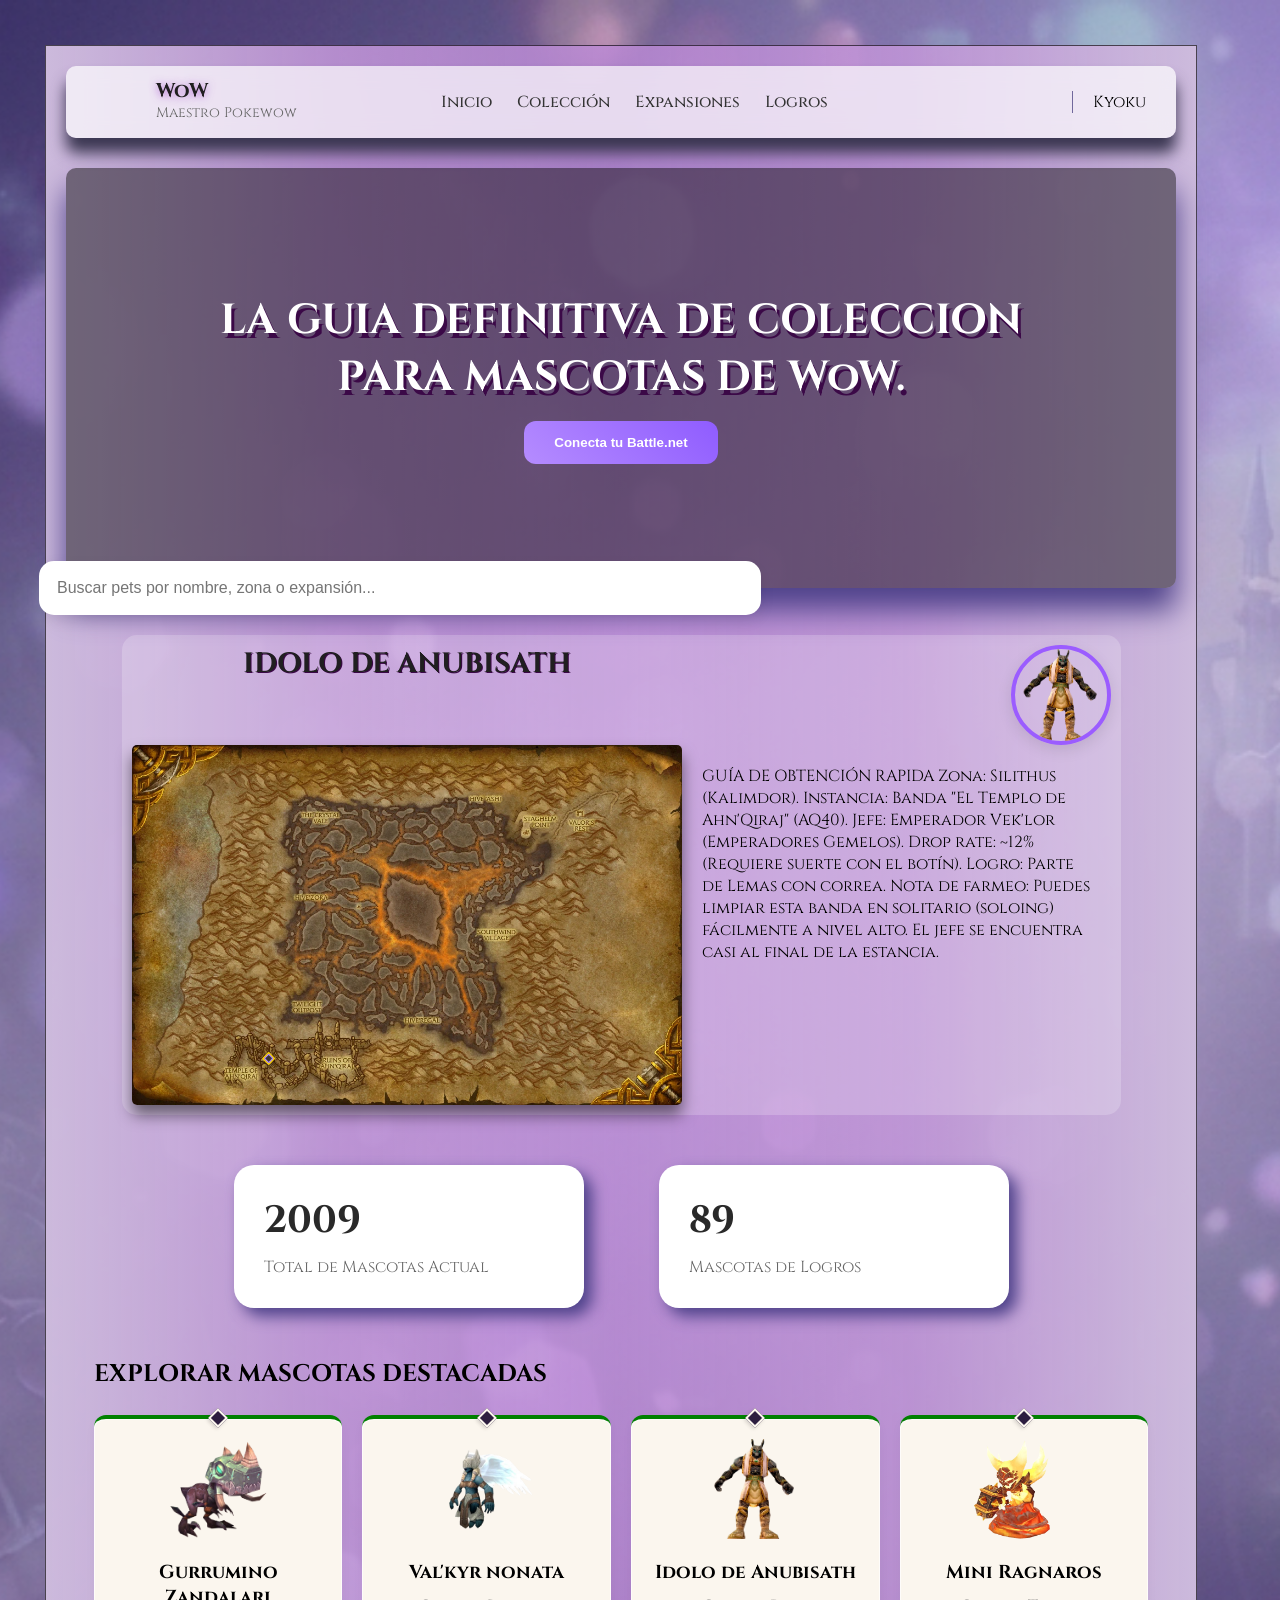
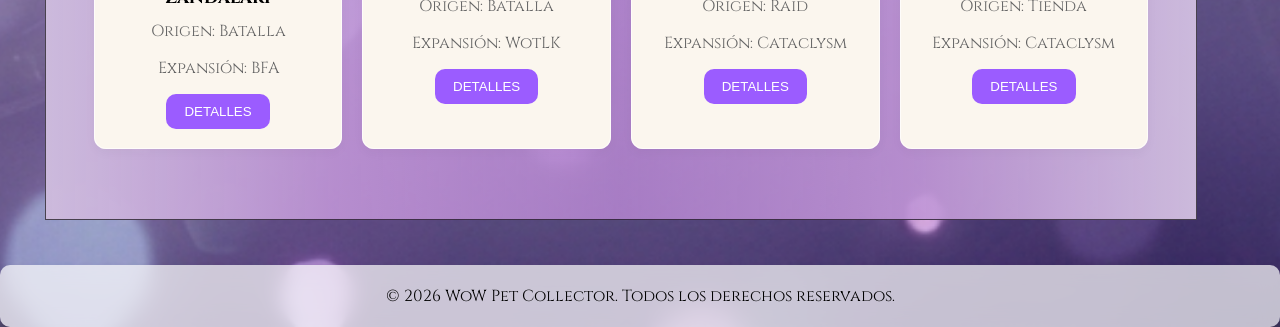
==== index.html @ 67fb8ded "a" ====
<!DOCTYPE html>
<html lang="es">
<head>
    <meta charset="UTF-8">
    <meta name="viewport" content="width=device-width, initial-scale=1.0">
    <title>WoW Pet Tracker</title>

    <link rel="stylesheet" href="style.css">
    <link href="https://fonts.googleapis.com/css2?family=Cinzel:wght@700&family=Montserrat:wght@400;500;600;700;800&display=swap" rel="stylesheet">
</head>
<body>
    <div class="contenedor-principal">
        <!-- NAVBAR -->
    <header class="navbar">
        <div class="logo">
            <img src="https://static.wikia.nocookie.net/wowpedia/images/7/72/WoW_icon.svg" alt="">
            <div>
                <h2>WoW</h2><span>Maestro Pokewow</span>
            </div>
        </div>
        <nav>
            <a href="#">Inicio</a>
            <a href="#">Colección</a>
            <a href="#">Expansiones</a>
            <a href="#">Logros</a>
        </nav>
        <div class="profile">
            <span>Kyoku</span>
        </div>
    </header>
    <div class="nav-border"></div>
    <section class="hero">

        <div class="overlay"></div>

        <div class="hero-content">
            <h1>LA GUIA DEFINITIVA DE COLECCION PARA MASCOTAS DE WoW.</h1>
            
            <button>Conecta tu Battle.net</button>
        </div>

    </section>

    <!-- SEARCH -->
    <section class="search-section">
        <input type="text" placeholder="Buscar pets por nombre, zona o expansión...">
    </section>

    <section class="ejemplo">
        <h2>IDOLO DE ANUBISATH</h2>
        <div class="ejemplo-anubisath">
            <img src="img/idolo.png" alt="Idolo de Anubisath" class="anubisath">
        </div>
        <div class="ejemplo-grid">
            <div class="contenedor-mapa">
                <img src="img/ping.svg" class="ping" alt="" title="(46.95, 7.67)">
            </div>
        </div>
        <div class="ejemplo-info">
            <p>
                GUÍA DE OBTENCIÓN RAPIDA
Zona: Silithus (Kalimdor).

Instancia: Banda "El Templo de Ahn'Qiraj" (AQ40).

Jefe: Emperador Vek'lor (Emperadores Gemelos).

Drop rate: ~12% (Requiere suerte con el botín).

Logro: Parte de Lemas con correa.

Nota de farmeo: Puedes limpiar esta banda en solitario (soloing) fácilmente a nivel alto. El jefe se encuentra casi al final de la estancia.
</p>
        </div>
    </section>
    <!-- STATS -->
    <section class="stats" id="cartas">
        <div class="grid">
            <div class="card">
                <h2>2009</h2>
                <p>Total de Mascotas Actual</p>
            </div>
            <div class="card">
                <h2>89</h2>
                <p>Mascotas de Logros</p>
            </div>
        </div>
    </section>

    <!-- PETS -->
    <section class="pets">

        <h2>EXPLORAR MASCOTAS DESTACADAS</h2>
        <div class="pet-grid">
            <div class="pet-card">
                <div class="detalle-carta-pet"></div>
                <img src="img/gurrumino zandalari.png" alt="Pet">
                <h3>Gurrumino Zandalari</h3>
                <div class="pet-info">
                    <p><span>Origen:</span> <span class="color-uncommon">Batalla</span></p>
                    <p><span>Expansión:</span> <span>BFA</span></p>
                </div>
                <button class="btn-card">DETALLES</button>
            </div>

            <div class="pet-card">
                <div class="detalle-carta-pet"></div>
                <img src="img/Val'kyr nonata.png" alt="Pet">
                <h3>Val'kyr nonata</h3>
                <div class="pet-info">
                    <p><span>Origen:</span> <span class="color-rare">Batalla</span></p>
                    <p><span>Expansión:</span> <span>WotLK</span></p>
                </div>
                <button class="btn-card">DETALLES</button>
            </div>

            <div class="pet-card">
                <div class="detalle-carta-pet"></div>
                <img src="img/idolo.png" alt="Pet">
                <h3>Idolo de Anubisath</h3>
                <div class="pet-info">
                    <p><span>Origen:</span> <span class="color-epic">Raid</span></p>
                    <p><span>Expansión:</span> <span>Cataclysm</span></p>
                </div>
                <button class="btn-card">DETALLES</button>
            </div>

            <div class="pet-card">
                <div class="detalle-carta-pet"></div>
                <img src="img/imagen_2026-05-19_102315808-removebg-preview.png" alt="Pet">
                <h3>Mini Ragnaros</h3>
                <div class="pet-info">
                    <p><span>Origen:</span> <span class="color-rare">Tienda</span></p>
                    <p><span>Expansión:</span> <span>Cataclysm</span></p>
                </div>
                <button class="btn-card">DETALLES</button>
            </div>

        </div>
    </div>


    </section>
    <footer>
       <p>&copy; 2026 WoW Pet Collector. Todos los derechos reservados.</p>
    </footer>
    </div>

</body>
</html>
---- style.css ----
/* style.css */

*{
    margin: 0;
    padding: 0;
    box-sizing: border-box;
}

body{
    background-image: url(img/Gemini_Generated_Image_b9gmt0b9gmt0b9gm.png);
    font-family: 'Cinzel', serif;
    background-repeat: no-repeat;
    background-position: center;
    background-size: cover;
}

.contenedor-principal {
    background: linear-gradient(90deg,rgba(204, 186, 220, 1) 0%,
     rgba(191, 148, 214, 0.9) 25%,
      rgba(187, 137, 214, 0.8) 50%,
       rgba(191, 148, 214, 0.9) 75%,
        rgba(204, 186, 220, 1) 100%);
    width: 90%;
    margin: 45px;
    justify-self: center;
    padding: 20px;
    border: 1px solid rgba(0, 0, 0, 0.644);
}

/* NAVBAR */

.navbar{
    width: 100%;
    background: rgba(255,255,255,0.7);
    backdrop-filter: blur(10px);
    padding: 15px 30px;
    display: flex;
    justify-content: space-between;
    align-items: center;
    box-shadow: 0px 15px 15px #3b3752;
    margin-bottom: 30px;
    border-radius: 10px;
}


.logo{
    display: flex;
    align-items: center;
    gap: 10px;
}

.logo img{
    width: 50px;
}

.logo h2 {
    font-family: 'Cinzel', serif;
    font-size: 20px;    
    font-weight: 700;
    line-height: 1;
    text-shadow: 0 1px 8px rgba(168, 78, 209, 0.8);
    color: #201f20;
}

.logo span{
    font-size: 14px;
    color: #666;
}

nav{
    display: flex;
    gap: 25px;
    margin-left: -100px;
}

nav a{
    text-decoration: none;
    color: #333;
    font-weight: 500;
    transition: 0.3s;
}

nav a:hover{
    color: #9b5cff;
}

.profile{
    border-left: 1px solid #71689C;
    padding-left: 20px;
    display: flex;
    align-items: center;
    gap: 10px;
}

.profile img{
    border-radius: 50%;
}

/* HERO */

.hero{
    width: 100%;
    height: 420px;
    margin: auto;

    background-image: url("https://bnetcmsus-a.akamaihd.net/cms/content_entry_media/m7/M7HH8J62VVUG1711406860146.png");

    background-size: cover;
    background-position: center;

    position: relative;
    overflow: hidden;

    display: flex;
    align-items: center;
    justify-content: center;

    border-radius: 10px;
    box-shadow: 0px 22px 30px #4e428a;
}

.overlay{
    position: absolute;
    inset: 0;
    background: rgba(0,0,0,0.45);
}

.hero-content{
    position: relative;
    text-align: center;
    color: white;
    max-width: 900px;
    z-index: 2;
    text-shadow: 3px 5px #3b0947;
}

.hero-content h1{
    font-size: 42px;
    margin-bottom: 15px;
}

.hero-content p{
    font-size: 18px;
    margin-bottom: 25px;
}

.hero-content button{
    padding: 14px 30px;
    border: none;
    border-radius: 12px;
    background: linear-gradient(45deg, #b58cff, #8f5cff);
    color: white;
    font-weight: bold;
    cursor: pointer;
    transition: 0.3s;
}

.hero-content button:hover{
    transform: scale(1.05);
}

/* SEARCH */

.search-section{
    width: 65%;
    margin: -27px;
    justify-self: center;
    position: relative;
    z-index: 10;
    margin-bottom: 20px;
}

.search-section input{
    width: 100%;
    padding: 18px;
    border-radius: 15px;
    border: none;
    outline: none;
    font-size: 16px;

    box-shadow: 0 5px 15px rgba(0,0,0,0.08);
}

/* EJEMPLO */

.ejemplo{
    display: grid;
    grid-template-columns: 1fr 2fr;
    width: 90%;
    margin: auto;
    padding: 10px;
    margin-bottom: 50px;
    border-radius: 15px;
    background: rgba(255,255,255,0.2);
}

.ejemplo h2{
    font-size: 28px;
    text-shadow: 1px 1px #3b0947;
    text-align: center;
    color: #201f20;
}

.ejemplo-grid{
    display: flex;
    justify-content: center;
}

.contenedor-mapa{
    position: relative;

    width: 550px;
    max-height: 100%;
    max-width: 100%;
    aspect-ratio: 550 / 360;

    background-image: url(/img/silithus.png);
    background-size: contain;
    background-repeat: no-repeat;
    background-position: center;
    background-size: 100% 100%;

    border-radius: 5px;
    box-shadow: 0 10px 15px rgba(0,0,0,0.5);
}

.mapa{
    display: block;
    width: 550px;
    max-width: 100%;
    height: auto;
    border-radius: 5px;
    box-shadow: 0 10px 15px rgba(0,0,0,0.5);
}

.anubisath{
    width: 100px;
    height: 100px;
    object-fit: cover;
    border-radius: 50%;
    border: 4px solid #9b5cff;
    box-shadow: 0 5px 15px rgba(0,0,0,0.1);
    margin-left: 50px;
    justify-self: right;
}
.ejemplo-anubisath{
    display: flex;
    justify-content: right;
}

.ejemplo-info{
    padding: 20px;
    position: relative;
    z-index: 2;
    justify-self: left;
}

.ping{
    position: absolute;

    width: 20px;
    height: 20px;

    left: 25%;
    top: 88%;

    transform: translate(-50%, -50%);
    z-index: 2;
}

.ping:hover{
    transform: translate(-50%, -50%) scale(1.5);
    transition: transform 0.3s;
}

/* STATS */

.stats{
    width: 95%;
    margin: auto;

    display: flex;
    justify-content: center;
}

.grid{
    display: grid;
    grid-template-columns: repeat(2, 350px);
    gap: 75px;
    justify-content: center;
}

.card{
    background: white;
    padding: 30px;
    border-radius: 20px;
    box-shadow: 8px 8px 15px #4e428a;
}

.card h2{
    font-size: 38px;
    color: #292929;
}

.card p{
    margin-top: 10px;
    color: #666;
}

/* EFECTO BARRA PORCENTAJE */

.progress-bar-container {
    width: 100%;
    height: 8px;
    background: #e6e0d5;
    border-radius: 4px;
    margin-top: 10px;
    overflow: hidden;
    border: 1px solid #dfd9ce;
}

.progress-bar {
    height: 100%;
    background: linear-gradient(90deg, #df9035 0%, #edd36b 100%);
    border-radius: 4px;
}


/* CARTAS DE PETS */

.pets{
    width: 95%;
    margin: 50px auto;
}

.pets h2{
    margin-bottom: 25px;
}

.pet-grid{
    display: grid;
    grid-template-columns: repeat(4,1fr);
    gap: 20px;
}

.pet-card {
    background: #fbf6ee;
    padding: 20px;
    border-radius: 12px;
    border: 1px solid var(--border-card);
    text-align: center;
    position: relative;
    box-shadow: inset 0 0 0 1px rgba(255, 255, 255, 0.7), 0 4px 12px rgba(0,0,0,0.03);
    transition: transform 0.2s, box-shadow 0.2s;
    border-top: 4px solid green;
}

.detalle-carta-pet {
    position: absolute;
    top: -8px;
    left: 50%;
    transform: translateX(-50%) rotate(45deg);
    width: 14px;
    height: 14px;
    border: 2px solid #fbf6ee;
    box-shadow: 0 2px 4px rgba(0,0,0,0.15);
    background-color: #2c1d3f;
}

.pet-card:hover {
    transform: translateY(-4px);
    box-shadow: inset 0 0 0 1px rgba(255, 255, 255, 0.7), 0 8px 20px rgba(0,0,0,0.08);
}

.pet-card img{
    width: 100px;
    height: 100px;
    object-fit: cover;
    margin-bottom: 15px;
}

.pet-card h3{
    margin-bottom: 10px;
}

.pet-card p{
    color: #666;
    margin-bottom: 15px;
}

.pet-card button{
    padding: 10px 18px;
    border: none;
    border-radius: 10px;
    background: #9b5cff;
    color: white;
    cursor: pointer;
}

footer{
    text-align: center;
    padding: 20px;
    background: rgba(255,255,255,0.7);
    backdrop-filter: blur(10px);
    margin-top: 30px;
    border-radius: 10px;
    box-shadow: 0px 15px 15px #3b3752;
}

/* RESPONSIVE */

@media(max-width: 1000px){

    .pet-grid{
        grid-template-columns: repeat(2,1fr);
    }

    .stats{
        grid-template-columns: 1fr;
    }

    nav{
        display: none;
    }

}

@media(max-width: 700px){

    .hero-content h1{
        font-size: 28px;
    }

    .pet-grid{
        grid-template-columns: 1fr;
    }

}
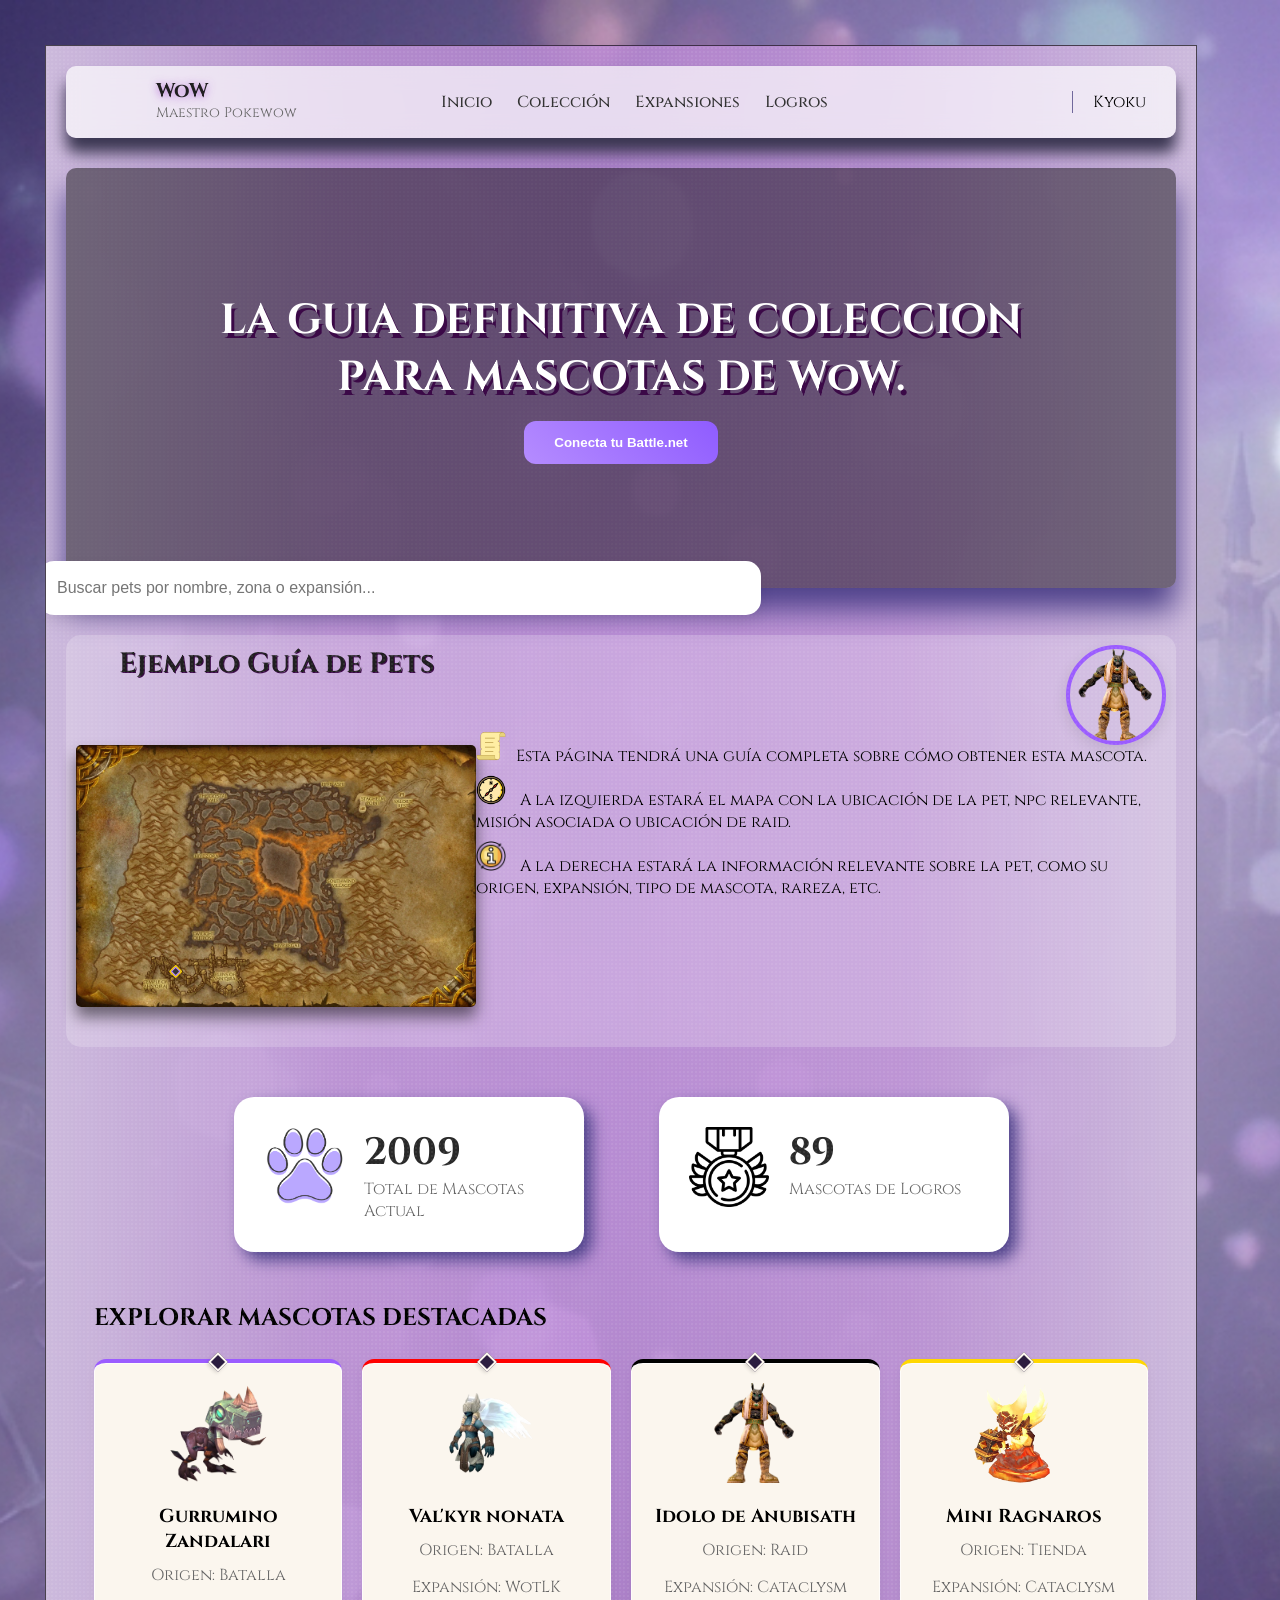
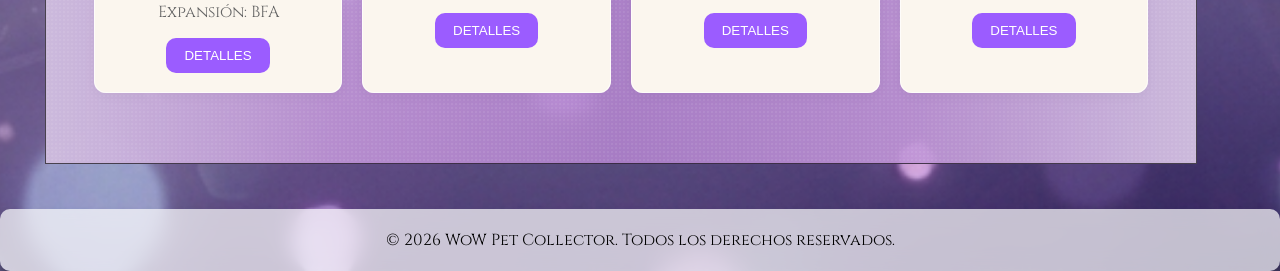
==== commit 526268b7: "25-05" ====
--- a/index.html
+++ b/index.html
@@ -47,7 +47,7 @@
     </section>
 
     <section class="ejemplo">
-        <h2>IDOLO DE ANUBISATH</h2>
+        <h2>Ejemplo Guía de Pets</h2>
         <div class="ejemplo-anubisath">
             <img src="img/idolo.png" alt="Idolo de Anubisath" class="anubisath">
         </div>
@@ -57,32 +57,29 @@
             </div>
         </div>
         <div class="ejemplo-info">
-            <p>
-                GUÍA DE OBTENCIÓN RAPIDA
-Zona: Silithus (Kalimdor).
-
-Instancia: Banda "El Templo de Ahn'Qiraj" (AQ40).
-
-Jefe: Emperador Vek'lor (Emperadores Gemelos).
-
-Drop rate: ~12% (Requiere suerte con el botín).
-
-Logro: Parte de Lemas con correa.
-
-Nota de farmeo: Puedes limpiar esta banda en solitario (soloing) fácilmente a nivel alto. El jefe se encuentra casi al final de la estancia.
-</p>
+          <p>   <img src="img/icons8-rollo-mágico-50.png" alt="">Esta página tendrá una guía completa sobre cómo obtener esta mascota.</p>
+            <br>
+            <p><img src="img/icons8-brújula-50.png" alt=""> A la izquierda estará el mapa con la ubicación de la pet, npc relevante, misión asociada o ubicación de raid.</p>
+            <br>
+           <p>  <img src="img/actualizar.png" alt=""> A la derecha estará la información relevante sobre la pet, como su origen, expansión, tipo de mascota, rareza, etc.</p>
         </div>
     </section>
     <!-- STATS -->
     <section class="stats" id="cartas">
         <div class="grid">
             <div class="card">
-                <h2>2009</h2>
-                <p>Total de Mascotas Actual</p>
+                <img src="img/patita.png" alt="" class="patita-carta">
+                <div class="texto-carta">
+                    <h2>2009</h2>
+                    <p>Total de Mascotas Actual</p>
+                </div>
             </div>
             <div class="card">
-                <h2>89</h2>
-                <p>Mascotas de Logros</p>
+                <img src="img/medal_1710615.png" alt="" class="patita-carta">
+                <div class="texto-carta">
+                    <h2>89</h2>
+                    <p>Mascotas de Logros</p>
+                </div>
             </div>
         </div>
     </section>
@@ -103,7 +100,7 @@
                 <button class="btn-card">DETALLES</button>
             </div>
 
-            <div class="pet-card">
+            <div class="pet-card batalla">
                 <div class="detalle-carta-pet"></div>
                 <img src="img/Val'kyr nonata.png" alt="Pet">
                 <h3>Val'kyr nonata</h3>
@@ -114,7 +111,7 @@
                 <button class="btn-card">DETALLES</button>
             </div>
 
-            <div class="pet-card">
+            <div class="pet-card raid">
                 <div class="detalle-carta-pet"></div>
                 <img src="img/idolo.png" alt="Pet">
                 <h3>Idolo de Anubisath</h3>
@@ -125,7 +122,7 @@
                 <button class="btn-card">DETALLES</button>
             </div>
 
-            <div class="pet-card">
+            <div class="pet-card tienda">
                 <div class="detalle-carta-pet"></div>
                 <img src="img/imagen_2026-05-19_102315808-removebg-preview.png" alt="Pet">
                 <h3>Mini Ragnaros</h3>
--- a/style.css
+++ b/style.css
@@ -14,7 +14,11 @@
     background-size: cover;
 }
 
+
+
 .contenedor-principal {
+    position: relative;
+    overflow: hidden;
     background: linear-gradient(90deg,rgba(204, 186, 220, 1) 0%,
      rgba(191, 148, 214, 0.9) 25%,
       rgba(187, 137, 214, 0.8) 50%,
@@ -27,6 +31,22 @@
     border: 1px solid rgba(0, 0, 0, 0.644);
 }
 
+.contenedor-principal::before {
+    content: "";
+    position: absolute;
+    inset: 0;
+
+    pointer-events: none;
+
+    background-image:
+        radial-gradient(
+            rgba(255,255,255,0.07) 1px,
+            transparent 1px
+        );
+
+    background-size: 4px 4px;
+}
+
 /* NAVBAR */
 
 .navbar{
@@ -186,11 +206,12 @@
 .ejemplo{
     display: grid;
     grid-template-columns: 1fr 2fr;
-    width: 90%;
+    width: 100%;
     margin: auto;
     padding: 10px;
     margin-bottom: 50px;
     border-radius: 15px;
+    padding-bottom: 40px;
     background: rgba(255,255,255,0.2);
 }
 
@@ -209,11 +230,10 @@
 .contenedor-mapa{
     position: relative;
 
-    width: 550px;
+    width: 400px;
     max-height: 100%;
     max-width: 100%;
     aspect-ratio: 550 / 360;
-
     background-image: url(/img/silithus.png);
     background-size: contain;
     background-repeat: no-repeat;
@@ -222,15 +242,22 @@
 
     border-radius: 5px;
     box-shadow: 0 10px 15px rgba(0,0,0,0.5);
+
+    
 }
 
 .mapa{
     display: block;
-    width: 550px;
+    width: 400px;
     max-width: 100%;
     height: auto;
     border-radius: 5px;
     box-shadow: 0 10px 15px rgba(0,0,0,0.5);
+}
+
+.contenedor-mapa:hover{
+    transform: scale(1.05);
+    transition: transform 0.3s;
 }
 
 .anubisath{
@@ -249,10 +276,16 @@
 }
 
 .ejemplo-info{
-    padding: 20px;
+
     position: relative;
     z-index: 2;
     justify-self: left;
+}
+.ejemplo-info img{
+    width: 30px;
+    vertical-align: left;
+    margin-right: 10px;
+    margin-top: -50px;
 }
 
 .ping{
@@ -291,6 +324,9 @@
 }
 
 .card{
+    display: flex;
+    align-items: flex-start;
+    gap: 20px;
     background: white;
     padding: 30px;
     border-radius: 20px;
@@ -305,6 +341,13 @@
 .card p{
     margin-top: 10px;
     color: #666;
+    margin: 0;
+}
+
+.patita-carta{
+    position: relative;
+    width: 80px;
+    margin: 0;
 }
 
 /* EFECTO BARRA PORCENTAJE */
@@ -344,6 +387,8 @@
 }
 
 .pet-card {
+    --color-borde: #9b5cff;
+
     background: #fbf6ee;
     padding: 20px;
     border-radius: 12px;
@@ -352,7 +397,36 @@
     position: relative;
     box-shadow: inset 0 0 0 1px rgba(255, 255, 255, 0.7), 0 4px 12px rgba(0,0,0,0.03);
     transition: transform 0.2s, box-shadow 0.2s;
-    border-top: 4px solid green;
+    border-top: 4px solid var(--color-borde);
+}
+
+.pet-card.rare {
+    --color-borde: #c0c0c0; /* Plateado */
+}
+.pet-card.batalla {
+    --color-borde: #ff0000; /* Rojo */
+}
+.pet-card.tienda {
+    --color-borde: #ffd700; /* Dorado */
+}
+.pet-card.raid {
+    --color-borde: #000000; /* Negro */
+}
+
+.pet-card.logro {
+    --color-borde: #d2b48c; /* Café claro */
+}
+
+.pet-card.mision {
+    --color-borde: #ffa500; /* Naranjo */
+}
+
+.pet-card.reputacion {
+    --color-borde: #0000ff; /* Azúl */
+}
+
+.pet-card.botin {
+    --color-borde: #008000; /* Verde */
 }
 
 .detalle-carta-pet {
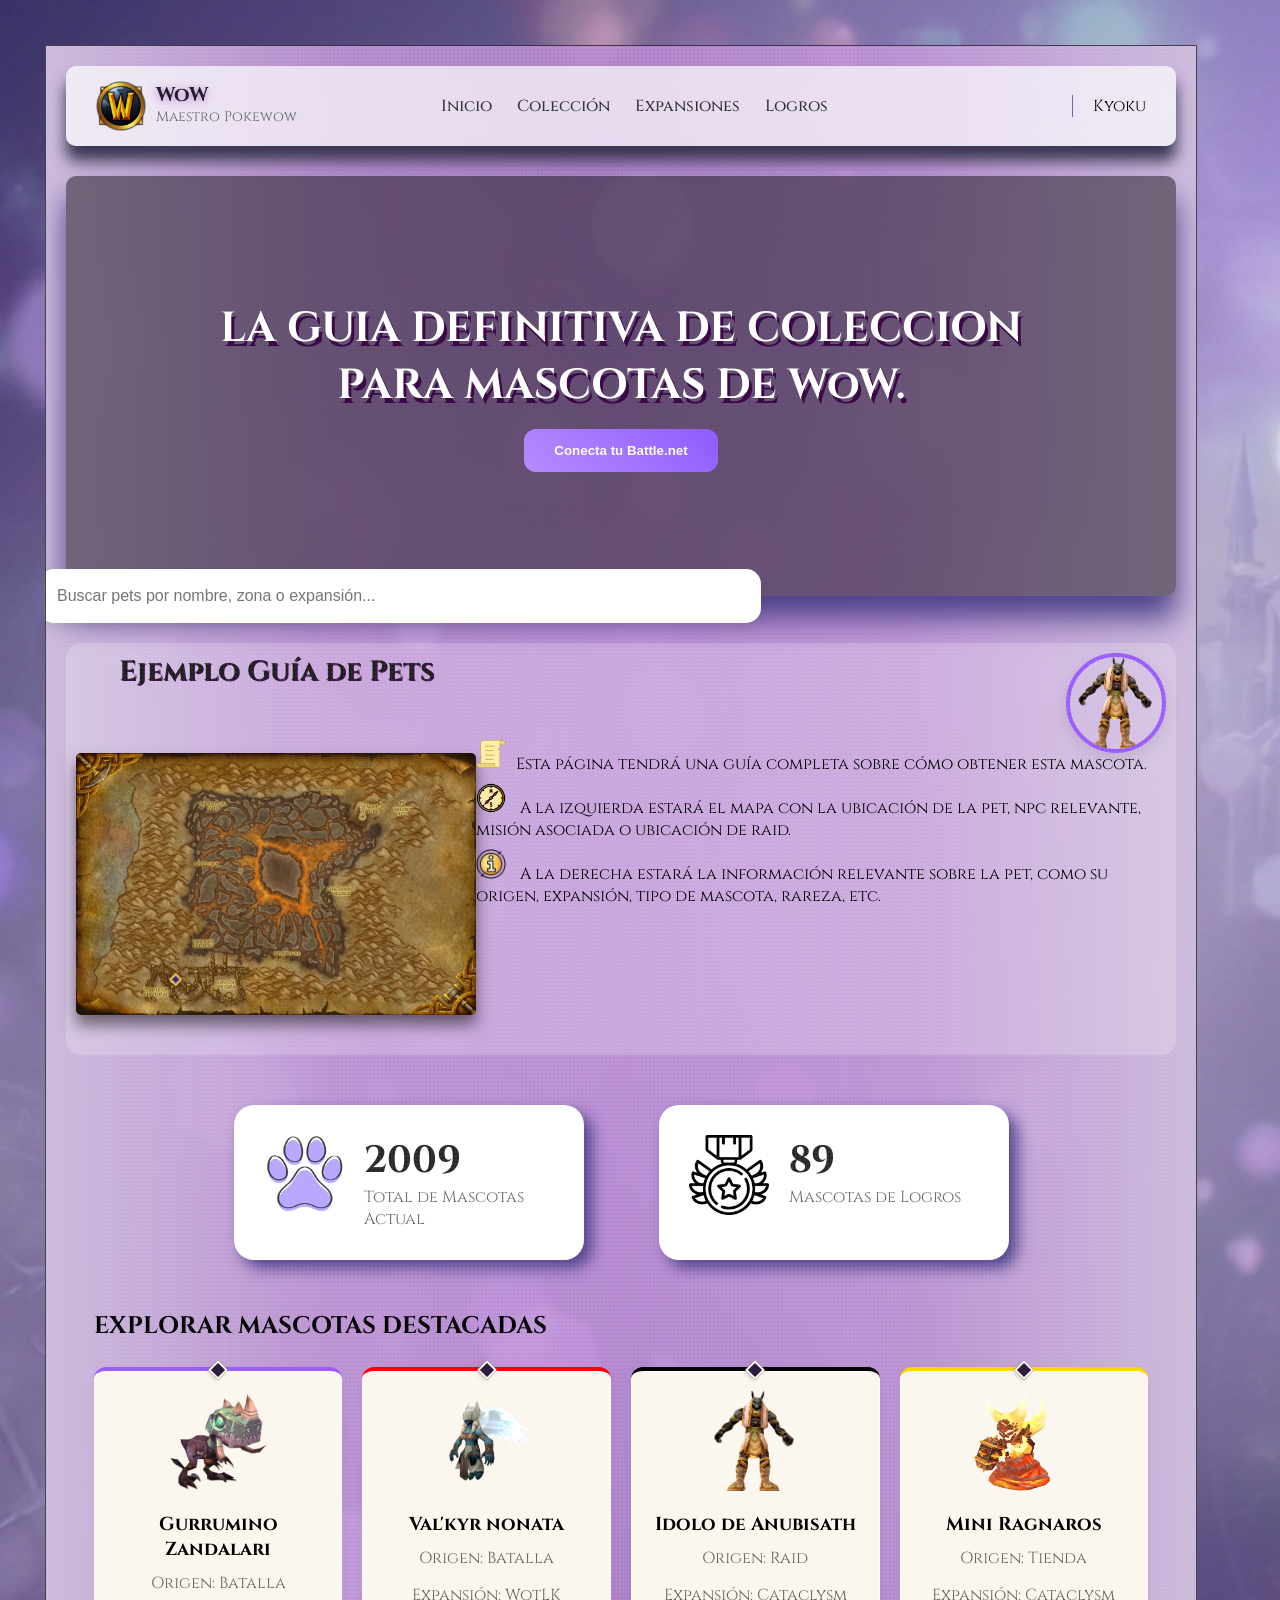
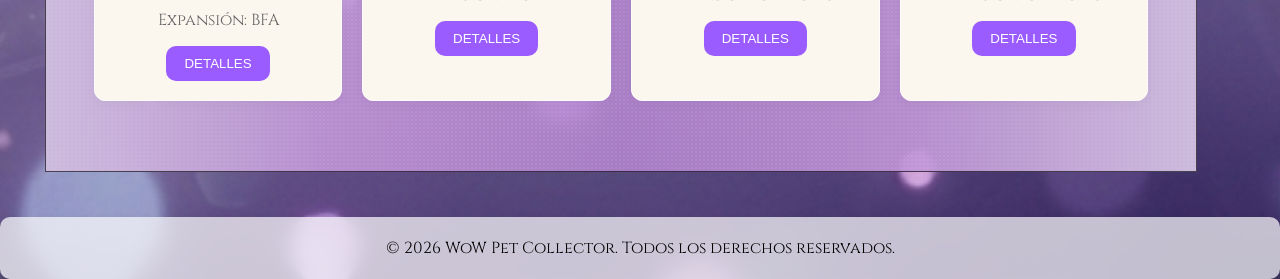
==== commit 23a9e76f: "logo" ====
--- a/index.html
+++ b/index.html
@@ -13,7 +13,7 @@
         <!-- NAVBAR -->
     <header class="navbar">
         <div class="logo">
-            <img src="https://static.wikia.nocookie.net/wowpedia/images/7/72/WoW_icon.svg" alt="">
+            <img src="img/WoW_icon.svg.png" alt="">
             <div>
                 <h2>WoW</h2><span>Maestro Pokewow</span>
             </div>
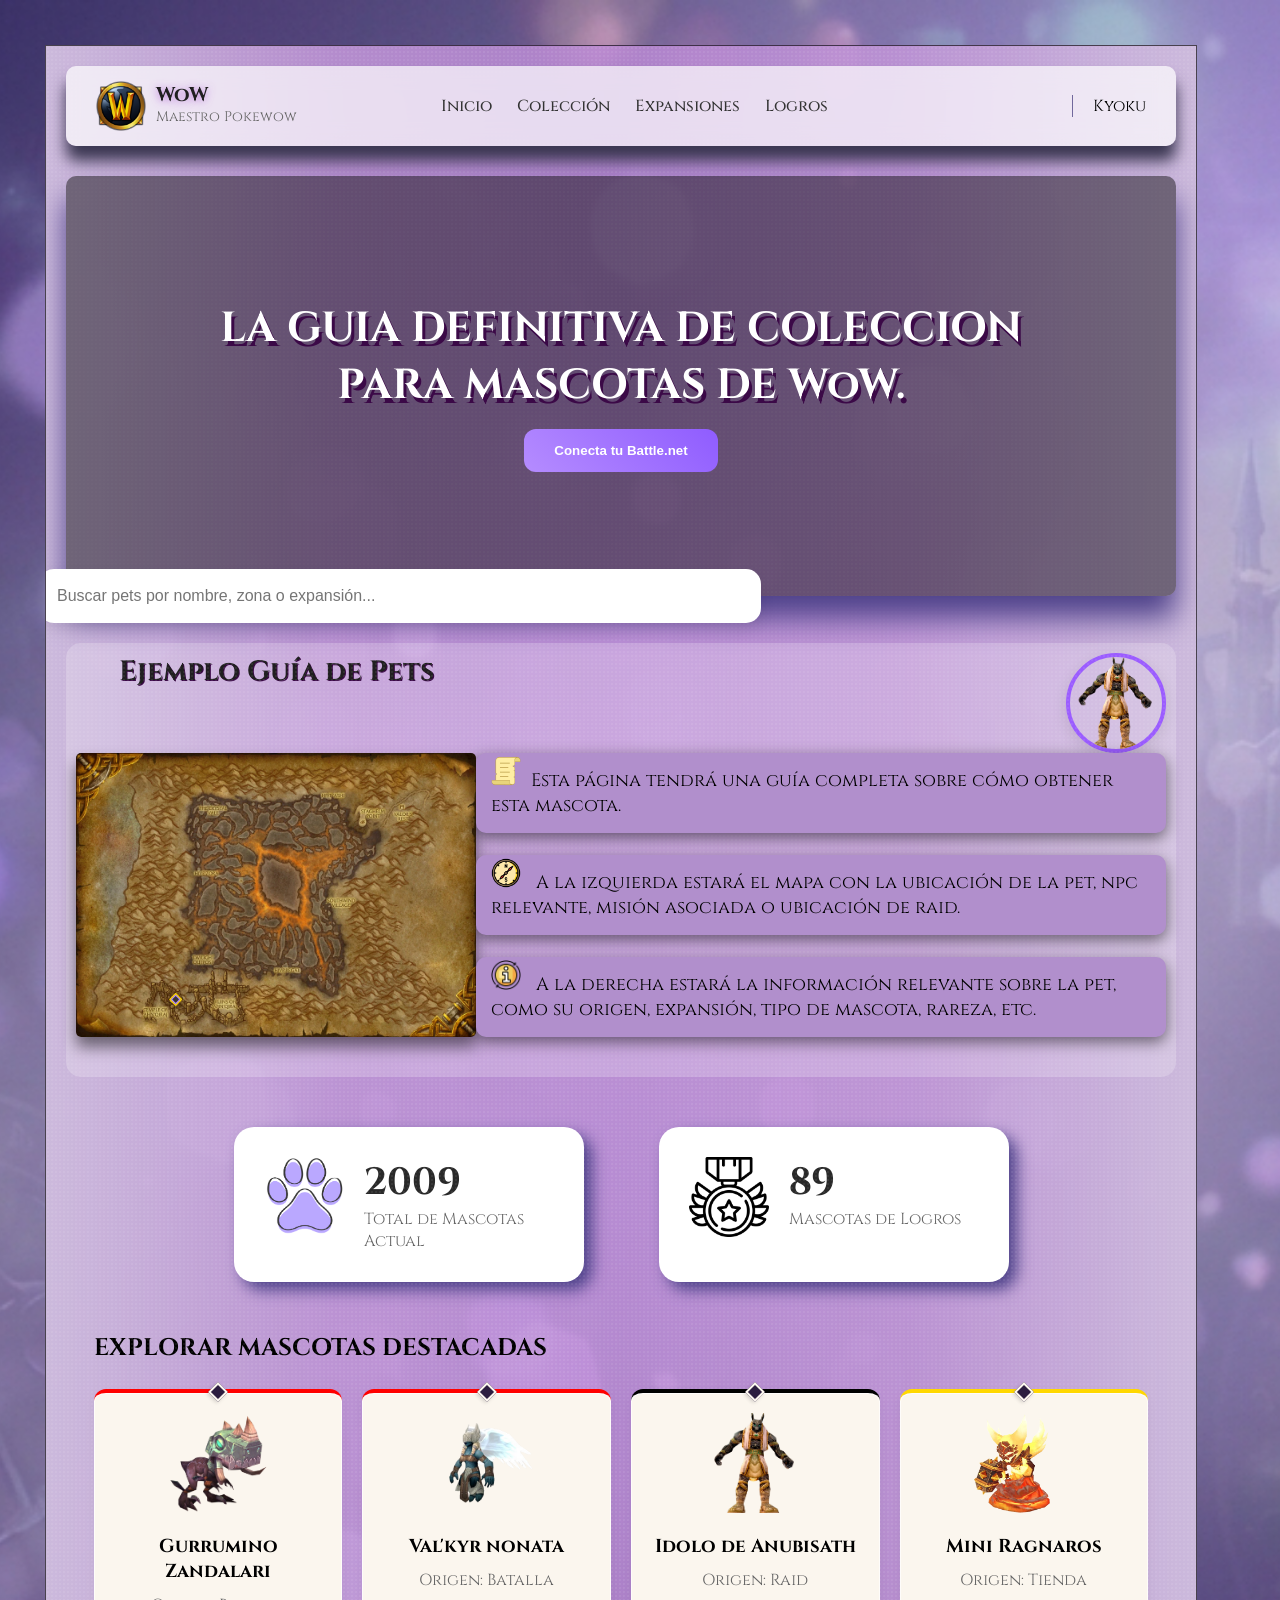
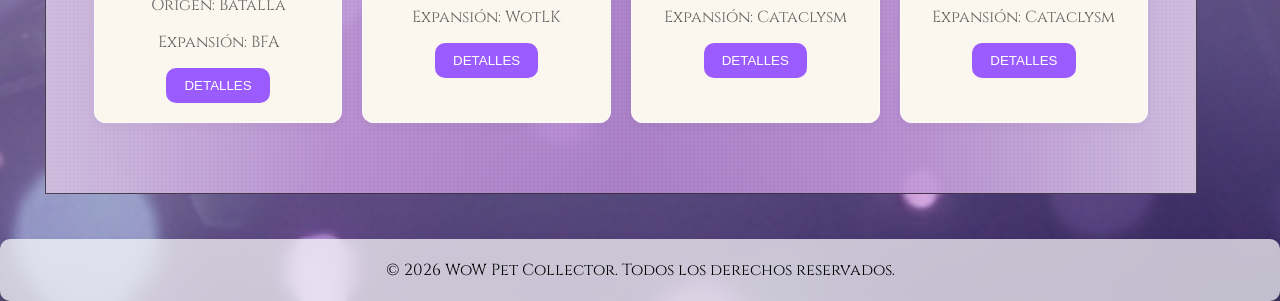
==== commit ec80503f: "pre-test-anubi" ====
--- a/index.html
+++ b/index.html
@@ -13,7 +13,7 @@
         <!-- NAVBAR -->
     <header class="navbar">
         <div class="logo">
-            <img src="img/WoW_icon.svg.png" alt="">
+            <img src="img/WoW_icon.svg.png" >
             <div>
                 <h2>WoW</h2><span>Maestro Pokewow</span>
             </div>
@@ -53,29 +53,29 @@
         </div>
         <div class="ejemplo-grid">
             <div class="contenedor-mapa">
-                <img src="img/ping.svg" class="ping" alt="" title="(46.95, 7.67)">
+                <img src="img/ping.svg" class="ping"  title="(46.95, 7.67)">
             </div>
         </div>
         <div class="ejemplo-info">
-          <p>   <img src="img/icons8-rollo-mágico-50.png" alt="">Esta página tendrá una guía completa sobre cómo obtener esta mascota.</p>
+          <p>   <img src="img/icons8-rollo-mágico-50.png" >Esta página tendrá una guía completa sobre cómo obtener esta mascota.</p>
             <br>
-            <p><img src="img/icons8-brújula-50.png" alt=""> A la izquierda estará el mapa con la ubicación de la pet, npc relevante, misión asociada o ubicación de raid.</p>
+            <p><img src="img/icons8-brújula-50.png" > A la izquierda estará el mapa con la ubicación de la pet, npc relevante, misión asociada o ubicación de raid.</p>
             <br>
-           <p>  <img src="img/actualizar.png" alt=""> A la derecha estará la información relevante sobre la pet, como su origen, expansión, tipo de mascota, rareza, etc.</p>
+           <p>  <img src="img/actualizar.png" > A la derecha estará la información relevante sobre la pet, como su origen, expansión, tipo de mascota, rareza, etc.</p>
         </div>
     </section>
     <!-- STATS -->
     <section class="stats" id="cartas">
         <div class="grid">
             <div class="card">
-                <img src="img/patita.png" alt="" class="patita-carta">
+                <img src="img/patita.png"  class="patita-carta">
                 <div class="texto-carta">
                     <h2>2009</h2>
                     <p>Total de Mascotas Actual</p>
                 </div>
             </div>
             <div class="card">
-                <img src="img/medal_1710615.png" alt="" class="patita-carta">
+                <img src="img/medal_1710615.png"  class="patita-carta">
                 <div class="texto-carta">
                     <h2>89</h2>
                     <p>Mascotas de Logros</p>
@@ -89,7 +89,7 @@
 
         <h2>EXPLORAR MASCOTAS DESTACADAS</h2>
         <div class="pet-grid">
-            <div class="pet-card">
+            <div class="pet-card batalla">
                 <div class="detalle-carta-pet"></div>
                 <img src="img/gurrumino zandalari.png" alt="Pet">
                 <h3>Gurrumino Zandalari</h3>
--- a/style.css
+++ b/style.css
@@ -281,6 +281,15 @@
     z-index: 2;
     justify-self: left;
 }
+
+.ejemplo-info p{
+    font-size: 18px;
+    background: #b18fcc;
+    border-radius: 10px;
+    padding: 15px;
+    box-shadow: 0 5px 15px rgba(0,0,0,0.5);
+}
+
 .ejemplo-info img{
     width: 30px;
     vertical-align: left;
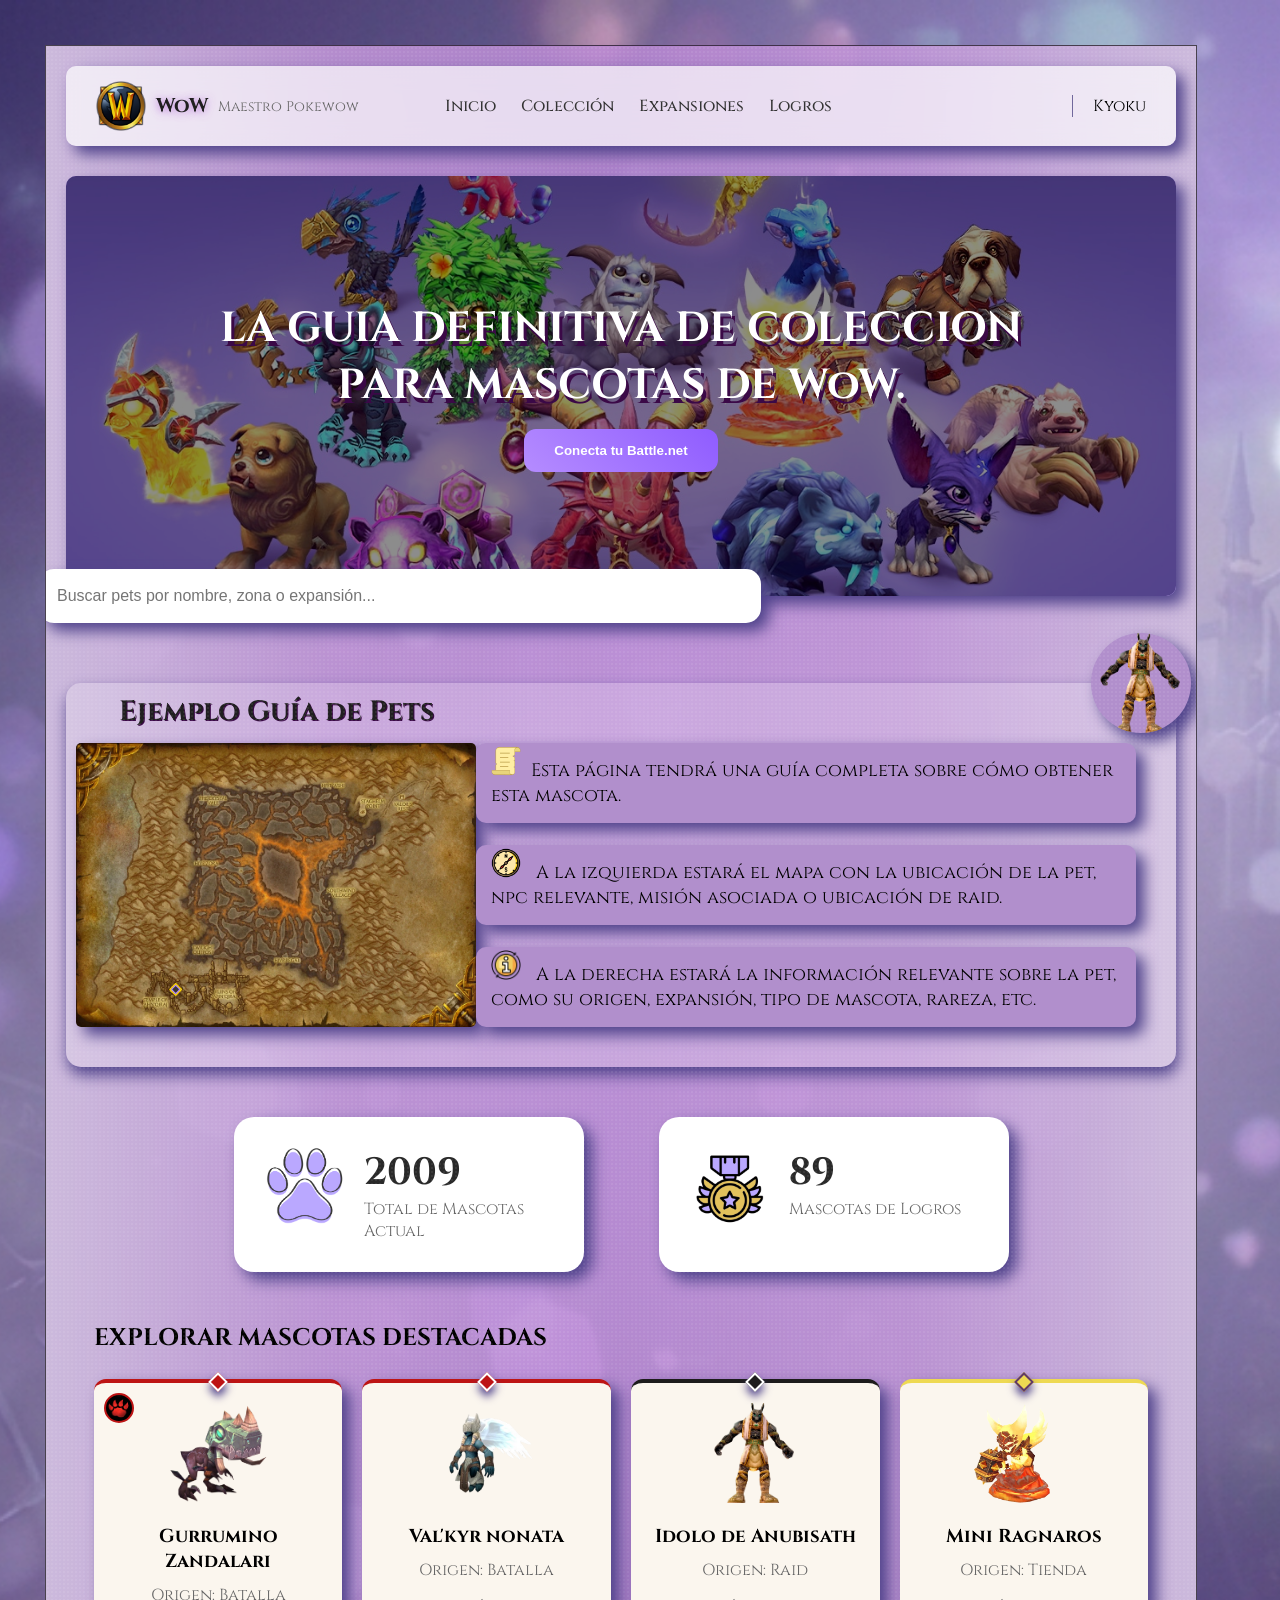
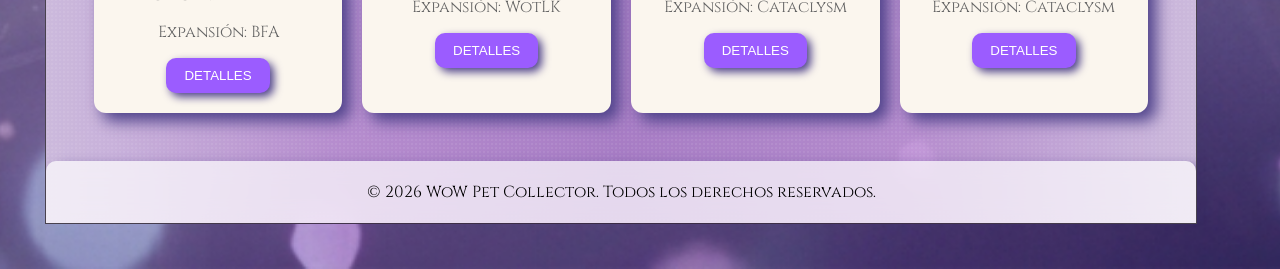
==== commit 4103dcae: "iconos-familias-pets" ====
--- a/index.html
+++ b/index.html
@@ -10,42 +10,32 @@
 </head>
 <body>
     <div class="contenedor-principal">
-        <!-- NAVBAR -->
-    <header class="navbar">
-        <div class="logo">
-            <img src="img/WoW_icon.svg.png" >
-            <div>
-                <h2>WoW</h2><span>Maestro Pokewow</span>
+        <header class="navbar">
+            <section class="logo">
+                <img src="img/WoW_icon.svg.png" alt="Logo navegación" >
+                <h1>WoW</h1><span>Maestro Pokewow</span>
+            </section>
+            <nav>
+                <a href="#">Inicio</a>
+                <a href="#">Colección</a>
+                <a href="#">Expansiones</a>
+                <a href="#">Logros</a>
+            </nav>
+            <div class="profile">
+                <span>Kyoku</span>
             </div>
-        </div>
-        <nav>
-            <a href="#">Inicio</a>
-            <a href="#">Colección</a>
-            <a href="#">Expansiones</a>
-            <a href="#">Logros</a>
-        </nav>
-        <div class="profile">
-            <span>Kyoku</span>
-        </div>
-    </header>
-    <div class="nav-border"></div>
-    <section class="hero">
-
-        <div class="overlay"></div>
-
-        <div class="hero-content">
-            <h1>LA GUIA DEFINITIVA DE COLECCION PARA MASCOTAS DE WoW.</h1>
-            
-            <button>Conecta tu Battle.net</button>
-        </div>
-
-    </section>
-
-    <!-- SEARCH -->
+        </header>
+        <div class="nav-border"></div>
+        <section class="hero">
+            <div class="overlay"></div>
+            <div class="hero-content">
+                <h1>LA GUIA DEFINITIVA DE COLECCION PARA MASCOTAS DE WoW.</h1>
+                <button>Conecta tu Battle.net</button>
+            </div>
+        </section>
     <section class="search-section">
         <input type="text" placeholder="Buscar pets por nombre, zona o expansión...">
     </section>
-
     <section class="ejemplo">
         <h2>Ejemplo Guía de Pets</h2>
         <div class="ejemplo-anubisath">
@@ -53,29 +43,28 @@
         </div>
         <div class="ejemplo-grid">
             <div class="contenedor-mapa">
-                <img src="img/ping.svg" class="ping"  title="(46.95, 7.67)">
+                <img src="img/ping.svg" alt="Ping" class="ping"  title="(46.95, 7.67)">
             </div>
         </div>
         <div class="ejemplo-info">
-          <p>   <img src="img/icons8-rollo-mágico-50.png" >Esta página tendrá una guía completa sobre cómo obtener esta mascota.</p>
+          <p>   <img src="img/icons8-rollo-mágico-50.png" alt="Rollo Mágico" >Esta página tendrá una guía completa sobre cómo obtener esta mascota.</p>
             <br>
-            <p><img src="img/icons8-brújula-50.png" > A la izquierda estará el mapa con la ubicación de la pet, npc relevante, misión asociada o ubicación de raid.</p>
+            <p><img src="img/icons8-brújula-50.png" alt="Brújula" > A la izquierda estará el mapa con la ubicación de la pet, npc relevante, misión asociada o ubicación de raid.</p>
             <br>
-           <p>  <img src="img/actualizar.png" > A la derecha estará la información relevante sobre la pet, como su origen, expansión, tipo de mascota, rareza, etc.</p>
+           <p>  <img src="img/info.png" alt="Info" > A la derecha estará la información relevante sobre la pet, como su origen, expansión, tipo de mascota, rareza, etc.</p>
         </div>
     </section>
-    <!-- STATS -->
     <section class="stats" id="cartas">
         <div class="grid">
             <div class="card">
-                <img src="img/patita.png"  class="patita-carta">
+                <img src="img/patita.png" alt="Patita" class="patita-carta">
                 <div class="texto-carta">
                     <h2>2009</h2>
                     <p>Total de Mascotas Actual</p>
                 </div>
             </div>
             <div class="card">
-                <img src="img/medal_1710615.png"  class="patita-carta">
+                <img src="img/medallaa.png" alt="Medalla" class="patita-carta">
                 <div class="texto-carta">
                     <h2>89</h2>
                     <p>Mascotas de Logros</p>
@@ -83,65 +72,55 @@
             </div>
         </div>
     </section>
-
-    <!-- PETS -->
     <section class="pets">
-
         <h2>EXPLORAR MASCOTAS DESTACADAS</h2>
         <div class="pet-grid">
             <div class="pet-card batalla">
                 <div class="detalle-carta-pet"></div>
-                <img src="img/gurrumino zandalari.png" alt="Pet">
+                <img src="img/icono-bestia.png" alt="icono bestia" class="pet-icon">
+                <img src="img/gurrumino zandalari.png" alt="Gurrumino Zandalari" class="pet-card-image">
                 <h3>Gurrumino Zandalari</h3>
                 <div class="pet-info">
-                    <p><span>Origen:</span> <span class="color-uncommon">Batalla</span></p>
+                    <p><span>Origen:</span> <span>Batalla</span></p>
                     <p><span>Expansión:</span> <span>BFA</span></p>
                 </div>
                 <button class="btn-card">DETALLES</button>
             </div>
-
             <div class="pet-card batalla">
                 <div class="detalle-carta-pet"></div>
-                <img src="img/Val'kyr nonata.png" alt="Pet">
+                <img src="img/Val'kyr nonata.png" alt="Val'kyr nonata" class="pet-card-image">
                 <h3>Val'kyr nonata</h3>
                 <div class="pet-info">
-                    <p><span>Origen:</span> <span class="color-rare">Batalla</span></p>
+                    <p><span>Origen:</span> <span>Batalla</span></p>
                     <p><span>Expansión:</span> <span>WotLK</span></p>
                 </div>
                 <button class="btn-card">DETALLES</button>
             </div>
-
             <div class="pet-card raid">
                 <div class="detalle-carta-pet"></div>
-                <img src="img/idolo.png" alt="Pet">
+                <img src="img/idolo.png" alt="Idolo de Anubisath" class="pet-card-image">
                 <h3>Idolo de Anubisath</h3>
                 <div class="pet-info">
-                    <p><span>Origen:</span> <span class="color-epic">Raid</span></p>
+                    <p><span>Origen:</span> <span>Raid</span></p>
                     <p><span>Expansión:</span> <span>Cataclysm</span></p>
                 </div>
                 <button class="btn-card">DETALLES</button>
             </div>
-
             <div class="pet-card tienda">
                 <div class="detalle-carta-pet"></div>
-                <img src="img/imagen_2026-05-19_102315808-removebg-preview.png" alt="Pet">
+                <img src="img/mini ragnaros.png" alt="Mini Ragnaros" class="pet-card-image">
                 <h3>Mini Ragnaros</h3>
                 <div class="pet-info">
-                    <p><span>Origen:</span> <span class="color-rare">Tienda</span></p>
+                    <p><span>Origen:</span> <span>Tienda</span></p>
                     <p><span>Expansión:</span> <span>Cataclysm</span></p>
                 </div>
                 <button class="btn-card">DETALLES</button>
             </div>
-
         </div>
+        <footer>
+            <p>&copy; 2026 WoW Pet Collector. Todos los derechos reservados.</p>
+        </footer>
+    </section>
     </div>
-
-
-    </section>
-    <footer>
-       <p>&copy; 2026 WoW Pet Collector. Todos los derechos reservados.</p>
-    </footer>
-    </div>
-
 </body>
 </html>
--- a/style.css
+++ b/style.css
@@ -1,5 +1,3 @@
-/* style.css */
-
 *{
     margin: 0;
     padding: 0;
@@ -7,15 +5,13 @@
 }
 
 body{
-    background-image: url(img/Gemini_Generated_Image_b9gmt0b9gmt0b9gm.png);
+    background-image: url(img/Fondo-pagina.png);
     font-family: 'Cinzel', serif;
     background-repeat: no-repeat;
     background-position: center;
     background-size: cover;
 }
-
-
-
+/* CONTENEDOR DE TODO */
 .contenedor-principal {
     position: relative;
     overflow: hidden;
@@ -30,7 +26,7 @@
     padding: 20px;
     border: 1px solid rgba(0, 0, 0, 0.644);
 }
-
+/* RUIDO VISUAL */
 .contenedor-principal::before {
     content: "";
     position: absolute;
@@ -47,7 +43,7 @@
     background-size: 4px 4px;
 }
 
-/* NAVBAR */
+/* BARRA DE NAVEGACIÓN */
 
 .navbar{
     width: 100%;
@@ -57,7 +53,7 @@
     display: flex;
     justify-content: space-between;
     align-items: center;
-    box-shadow: 0px 15px 15px #3b3752;
+    box-shadow: 8px 8px 15px #4e428a;
     margin-bottom: 30px;
     border-radius: 10px;
 }
@@ -68,12 +64,12 @@
     align-items: center;
     gap: 10px;
 }
-
+/* ANCHO DEL LOGO */
 .logo img{
     width: 50px;
 }
 
-.logo h2 {
+.logo h1 {
     font-family: 'Cinzel', serif;
     font-size: 20px;    
     font-weight: 700;
@@ -86,11 +82,12 @@
     font-size: 14px;
     color: #666;
 }
-
+/* ELEMENTOS DE NAVEGACIÓN */
 nav{
     display: flex;
     gap: 25px;
-    margin-left: -100px;
+    left: 50%;
+    transform: translateX(-20%);
 }
 
 nav a{
@@ -112,18 +109,15 @@
     gap: 10px;
 }
 
-.profile img{
-    border-radius: 50%;
-}
-
-/* HERO */
+
+/* HERO - BANNER */
 
 .hero{
     width: 100%;
     height: 420px;
     margin: auto;
 
-    background-image: url("https://bnetcmsus-a.akamaihd.net/cms/content_entry_media/m7/M7HH8J62VVUG1711406860146.png");
+    background-image: url("img/banner.png");
 
     background-size: cover;
     background-position: center;
@@ -136,7 +130,7 @@
     justify-content: center;
 
     border-radius: 10px;
-    box-shadow: 0px 22px 30px #4e428a;
+    box-shadow: 8px 8px 15px #4e428a;
 }
 
 .overlay{
@@ -198,7 +192,7 @@
     outline: none;
     font-size: 16px;
 
-    box-shadow: 0 5px 15px rgba(0,0,0,0.08);
+    box-shadow: 8px 8px 15px #4e428a;
 }
 
 /* EJEMPLO */
@@ -213,6 +207,8 @@
     border-radius: 15px;
     padding-bottom: 40px;
     background: rgba(255,255,255,0.2);
+    margin-top: 60px;
+    box-shadow: 2px 8px 15px #4e428a;
 }
 
 .ejemplo h2{
@@ -241,7 +237,7 @@
     background-size: 100% 100%;
 
     border-radius: 5px;
-    box-shadow: 0 10px 15px rgba(0,0,0,0.5);
+    box-shadow: 8px 8px 15px #4e428a;
 
     
 }
@@ -252,7 +248,7 @@
     max-width: 100%;
     height: auto;
     border-radius: 5px;
-    box-shadow: 0 10px 15px rgba(0,0,0,0.5);
+    box-shadow: 8px 8px 15px #4e428a;
 }
 
 .contenedor-mapa:hover{
@@ -265,14 +261,16 @@
     height: 100px;
     object-fit: cover;
     border-radius: 50%;
-    border: 4px solid #9b5cff;
-    box-shadow: 0 5px 15px rgba(0,0,0,0.1);
+    box-shadow: 8px 8px 15px #4e428a;
     margin-left: 50px;
-    justify-self: right;
+    background: #b18fcc;
 }
 .ejemplo-anubisath{
     display: flex;
     justify-content: right;
+    margin-top: -60px;
+    margin-bottom: 10px;
+    margin-right: -25px;
 }
 
 .ejemplo-info{
@@ -287,7 +285,8 @@
     background: #b18fcc;
     border-radius: 10px;
     padding: 15px;
-    box-shadow: 0 5px 15px rgba(0,0,0,0.5);
+    box-shadow: 8px 8px 15px #4e428a;
+    margin-right: 30px;
 }
 
 .ejemplo-info img{
@@ -340,6 +339,7 @@
     padding: 30px;
     border-radius: 20px;
     box-shadow: 8px 8px 15px #4e428a;
+    transition: transform 0.2s;
 }
 
 .card h2{
@@ -353,30 +353,16 @@
     margin: 0;
 }
 
+.card:hover {
+    transform: translateY(-4px);
+    box-shadow: 8px 8px 15px #4e428a;
+}
+
 .patita-carta{
     position: relative;
     width: 80px;
     margin: 0;
 }
-
-/* EFECTO BARRA PORCENTAJE */
-
-.progress-bar-container {
-    width: 100%;
-    height: 8px;
-    background: #e6e0d5;
-    border-radius: 4px;
-    margin-top: 10px;
-    overflow: hidden;
-    border: 1px solid #dfd9ce;
-}
-
-.progress-bar {
-    height: 100%;
-    background: linear-gradient(90deg, #df9035 0%, #edd36b 100%);
-    border-radius: 4px;
-}
-
 
 /* CARTAS DE PETS */
 
@@ -401,25 +387,29 @@
     background: #fbf6ee;
     padding: 20px;
     border-radius: 12px;
-    border: 1px solid var(--border-card);
     text-align: center;
     position: relative;
-    box-shadow: inset 0 0 0 1px rgba(255, 255, 255, 0.7), 0 4px 12px rgba(0,0,0,0.03);
-    transition: transform 0.2s, box-shadow 0.2s;
+    box-shadow: 8px 8px 15px #4e428a;
+    transition: transform 0.2s;
     border-top: 4px solid var(--color-borde);
-}
+    margin-bottom: 40px;
+}
+
 
 .pet-card.rare {
     --color-borde: #c0c0c0; /* Plateado */
 }
 .pet-card.batalla {
-    --color-borde: #ff0000; /* Rojo */
+    --color-borde: #BD1414; /* Rojo */
+    --color-detalle: white;
 }
 .pet-card.tienda {
-    --color-borde: #ffd700; /* Dorado */
+    --color-borde: #eed952; /* Dorado */
+    --color-detalle: rgb(97, 58, 102);
 }
 .pet-card.raid {
-    --color-borde: #000000; /* Negro */
+    --color-borde: #1d1c1c; /* Negro */
+    --color-detalle: white;
 }
 
 .pet-card.logro {
@@ -445,17 +435,17 @@
     transform: translateX(-50%) rotate(45deg);
     width: 14px;
     height: 14px;
-    border: 2px solid #fbf6ee;
-    box-shadow: 0 2px 4px rgba(0,0,0,0.15);
-    background-color: #2c1d3f;
+    border: 2px solid var(--color-detalle);
+    box-shadow: 4px 4px 8px #4e428a;    
+    background-color: var(--color-borde);
 }
 
 .pet-card:hover {
     transform: translateY(-4px);
-    box-shadow: inset 0 0 0 1px rgba(255, 255, 255, 0.7), 0 8px 20px rgba(0,0,0,0.08);
-}
-
-.pet-card img{
+    box-shadow: 8px 8px 15px #4e428a;
+}
+
+.pet-card-image {
     width: 100px;
     height: 100px;
     object-fit: cover;
@@ -478,7 +468,21 @@
     background: #9b5cff;
     color: white;
     cursor: pointer;
-}
+    box-shadow: 4px 4px 8px #4e428a;
+}
+
+.pet-icon {
+    position: absolute;
+    background: #000000;
+    left: 10px;
+    top: 10px;
+    border-radius: 50%;
+    width: 30px;
+    height: 30px;
+    margin: 0;
+    border: var(--color-borde) 2px solid;
+}
+
 
 footer{
     text-align: center;
@@ -486,8 +490,13 @@
     background: rgba(255,255,255,0.7);
     backdrop-filter: blur(10px);
     margin-top: 30px;
-    border-radius: 10px;
-    box-shadow: 0px 15px 15px #3b3752;
+    border-top-left-radius: 10px;
+    border-top-right-radius: 10px;
+    box-shadow: 8px 8px 15px #4e428a;
+    position: absolute;
+    width: 100%;
+    bottom: 0;
+    left: 0;
 }
 
 /* RESPONSIVE */
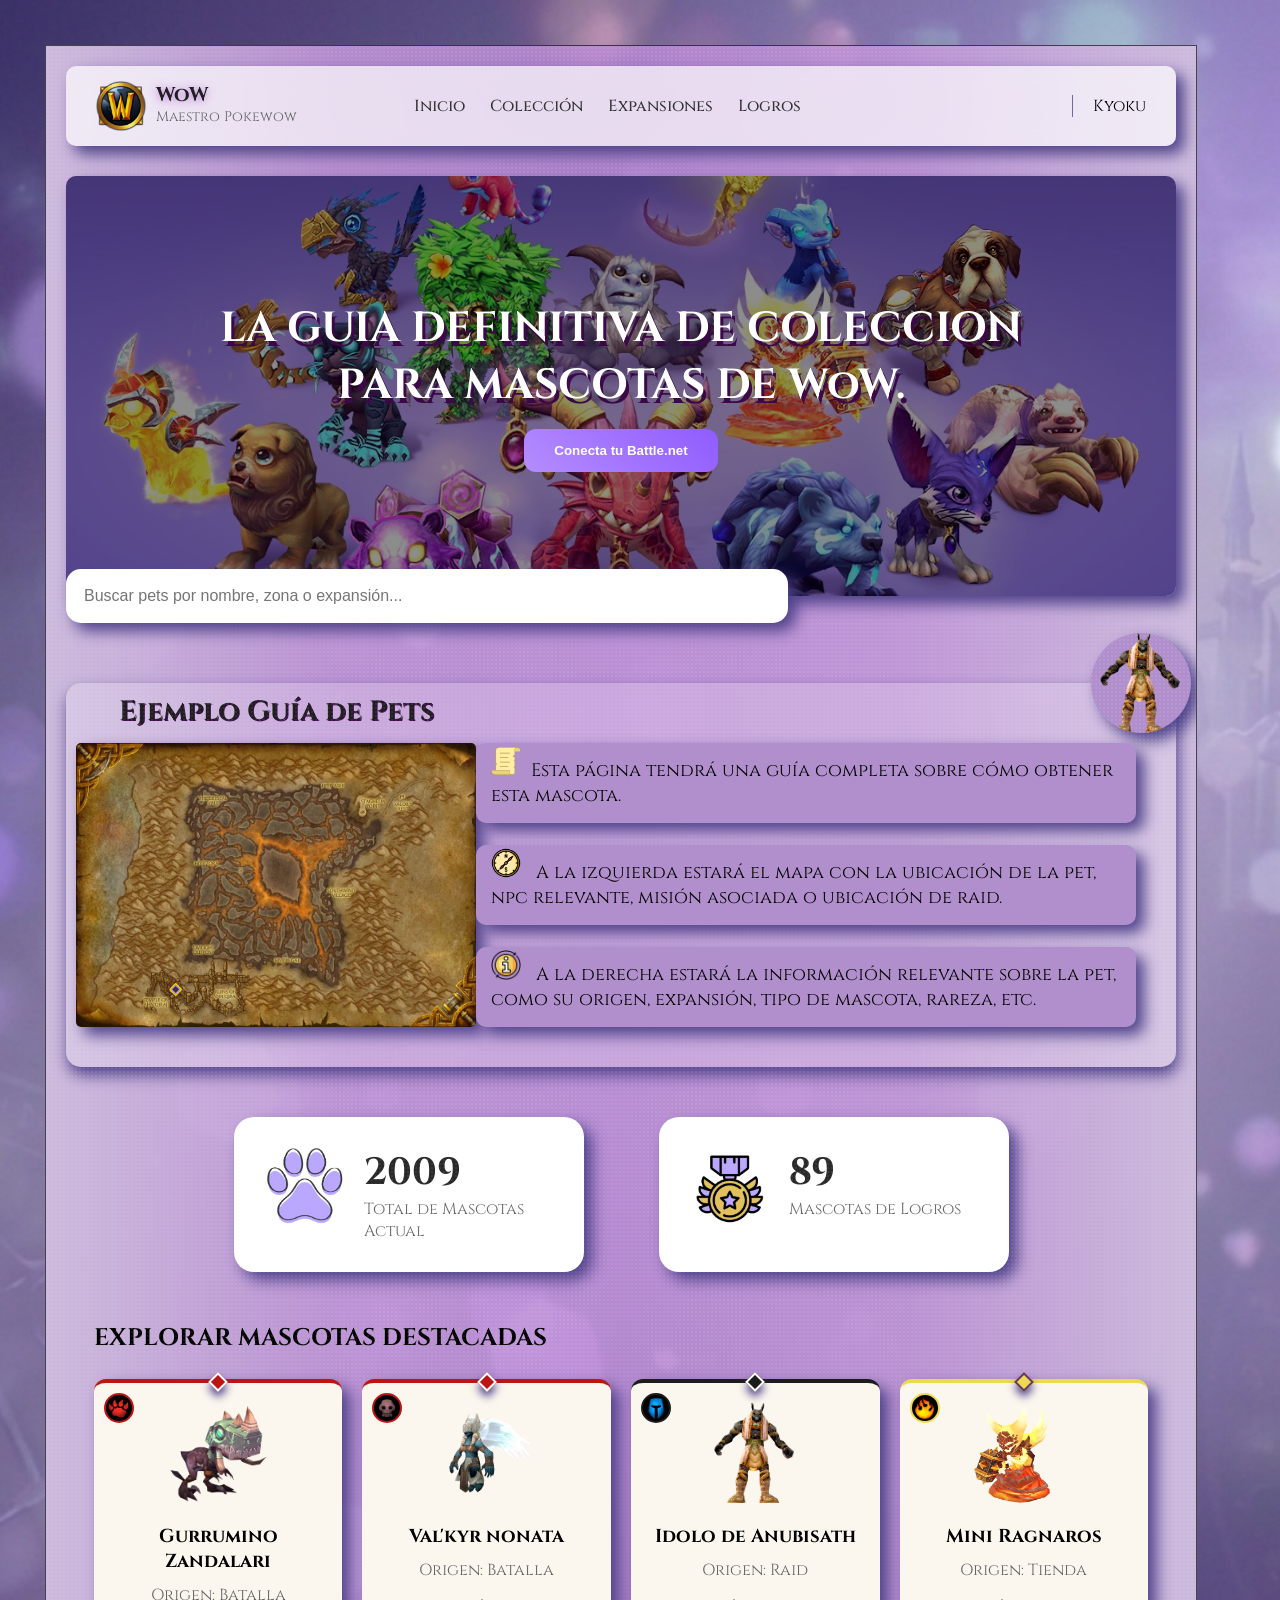
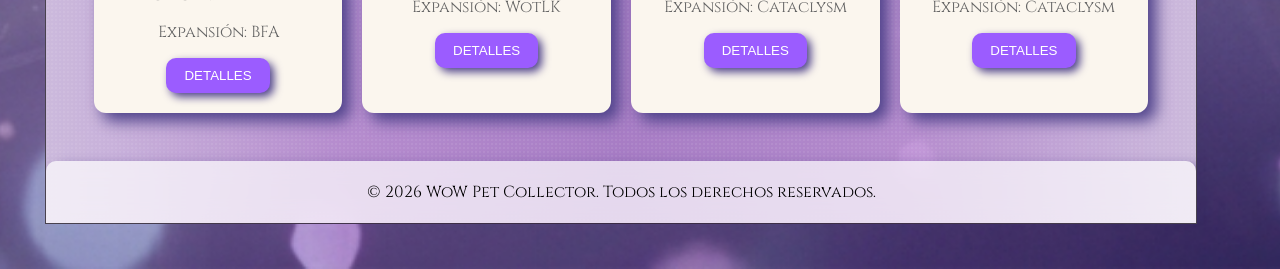
==== commit 2c483a55: "1.0" ====
--- a/index.html
+++ b/index.html
@@ -13,7 +13,10 @@
         <header class="navbar">
             <section class="logo">
                 <img src="img/WoW_icon.svg.png" alt="Logo navegación" >
-                <h1>WoW</h1><span>Maestro Pokewow</span>
+                <div class="titulo-logo">
+                    <h1>WoW</h1>
+                    <span>Maestro Pokewow</span>
+                </div>
             </section>
             <nav>
                 <a href="#">Inicio</a>
@@ -39,7 +42,7 @@
     <section class="ejemplo">
         <h2>Ejemplo Guía de Pets</h2>
         <div class="ejemplo-anubisath">
-            <img src="img/idolo.png" alt="Idolo de Anubisath" class="anubisath">
+            <img src="img/idolo.png" alt="Idolo de Anubisath" class="anubisath-imagen">
         </div>
         <div class="ejemplo-grid">
             <div class="contenedor-mapa">
@@ -78,7 +81,7 @@
             <div class="pet-card batalla">
                 <div class="detalle-carta-pet"></div>
                 <img src="img/icono-bestia.png" alt="icono bestia" class="pet-icon">
-                <img src="img/gurrumino zandalari.png" alt="Gurrumino Zandalari" class="pet-card-image">
+                <img src="img/gurrumino-zandalari.png" alt="Gurrumino Zandalari" class="pet-card-image">
                 <h3>Gurrumino Zandalari</h3>
                 <div class="pet-info">
                     <p><span>Origen:</span> <span>Batalla</span></p>
@@ -88,7 +91,8 @@
             </div>
             <div class="pet-card batalla">
                 <div class="detalle-carta-pet"></div>
-                <img src="img/Val'kyr nonata.png" alt="Val'kyr nonata" class="pet-card-image">
+                <img src="img/icono-nomuerto.png" alt="icono no muerto" class="pet-icon">
+                <img src="img/Val'kyr-nonata.png" alt="Val'kyr nonata" class="pet-card-image">
                 <h3>Val'kyr nonata</h3>
                 <div class="pet-info">
                     <p><span>Origen:</span> <span>Batalla</span></p>
@@ -98,6 +102,7 @@
             </div>
             <div class="pet-card raid">
                 <div class="detalle-carta-pet"></div>
+                <img src="img/icono-humanoide.png" alt="icono humanoide" class="pet-icon">
                 <img src="img/idolo.png" alt="Idolo de Anubisath" class="pet-card-image">
                 <h3>Idolo de Anubisath</h3>
                 <div class="pet-info">
@@ -108,7 +113,8 @@
             </div>
             <div class="pet-card tienda">
                 <div class="detalle-carta-pet"></div>
-                <img src="img/mini ragnaros.png" alt="Mini Ragnaros" class="pet-card-image">
+                <img src="img/icono-elemental.png" alt="icono elemental" class="pet-icon">
+                <img src="img/mini-ragnaros.png" alt="Mini Ragnaros" class="pet-card-image">
                 <h3>Mini Ragnaros</h3>
                 <div class="pet-info">
                     <p><span>Origen:</span> <span>Tienda</span></p>
--- a/style.css
+++ b/style.css
@@ -173,17 +173,16 @@
     transform: scale(1.05);
 }
 
-/* SEARCH */
+/* BARRA DE BÚSQUEDA */
 
 .search-section{
     width: 65%;
-    margin: -27px;
+    margin-top: -27px;
     justify-self: center;
     position: relative;
     z-index: 10;
-    margin-bottom: 20px;
-}
-
+}
+/* CAJA DE TEXTO DE BÚSQUEDA */
 .search-section input{
     width: 100%;
     padding: 18px;
@@ -231,7 +230,6 @@
     max-width: 100%;
     aspect-ratio: 550 / 360;
     background-image: url(/img/silithus.png);
-    background-size: contain;
     background-repeat: no-repeat;
     background-position: center;
     background-size: 100% 100%;
@@ -256,7 +254,7 @@
     transition: transform 0.3s;
 }
 
-.anubisath{
+.anubisath-imagen{
     width: 100px;
     height: 100px;
     object-fit: cover;
@@ -279,7 +277,7 @@
     z-index: 2;
     justify-self: left;
 }
-
+/* PARRAFO INFO */
 .ejemplo-info p{
     font-size: 18px;
     background: #b18fcc;
@@ -288,7 +286,7 @@
     box-shadow: 8px 8px 15px #4e428a;
     margin-right: 30px;
 }
-
+/* ICONOS DEL TEXTO DE INFO */
 .ejemplo-info img{
     width: 30px;
     vertical-align: left;
@@ -308,13 +306,13 @@
     transform: translate(-50%, -50%);
     z-index: 2;
 }
-
+/*ANIMACIÓN DEL PING */
 .ping:hover{
     transform: translate(-50%, -50%) scale(1.5);
     transition: transform 0.3s;
 }
 
-/* STATS */
+/* CARTA DE LOGRO Y MASCOTA ACTUAL */
 
 .stats{
     width: 95%;
@@ -483,7 +481,7 @@
     border: var(--color-borde) 2px solid;
 }
 
-
+/* BARRA DE ABAJO*/
 footer{
     text-align: center;
     padding: 20px;
@@ -499,7 +497,7 @@
     left: 0;
 }
 
-/* RESPONSIVE */
+/* ACOMODA LA PÁGINA */
 
 @media(max-width: 1000px){
 
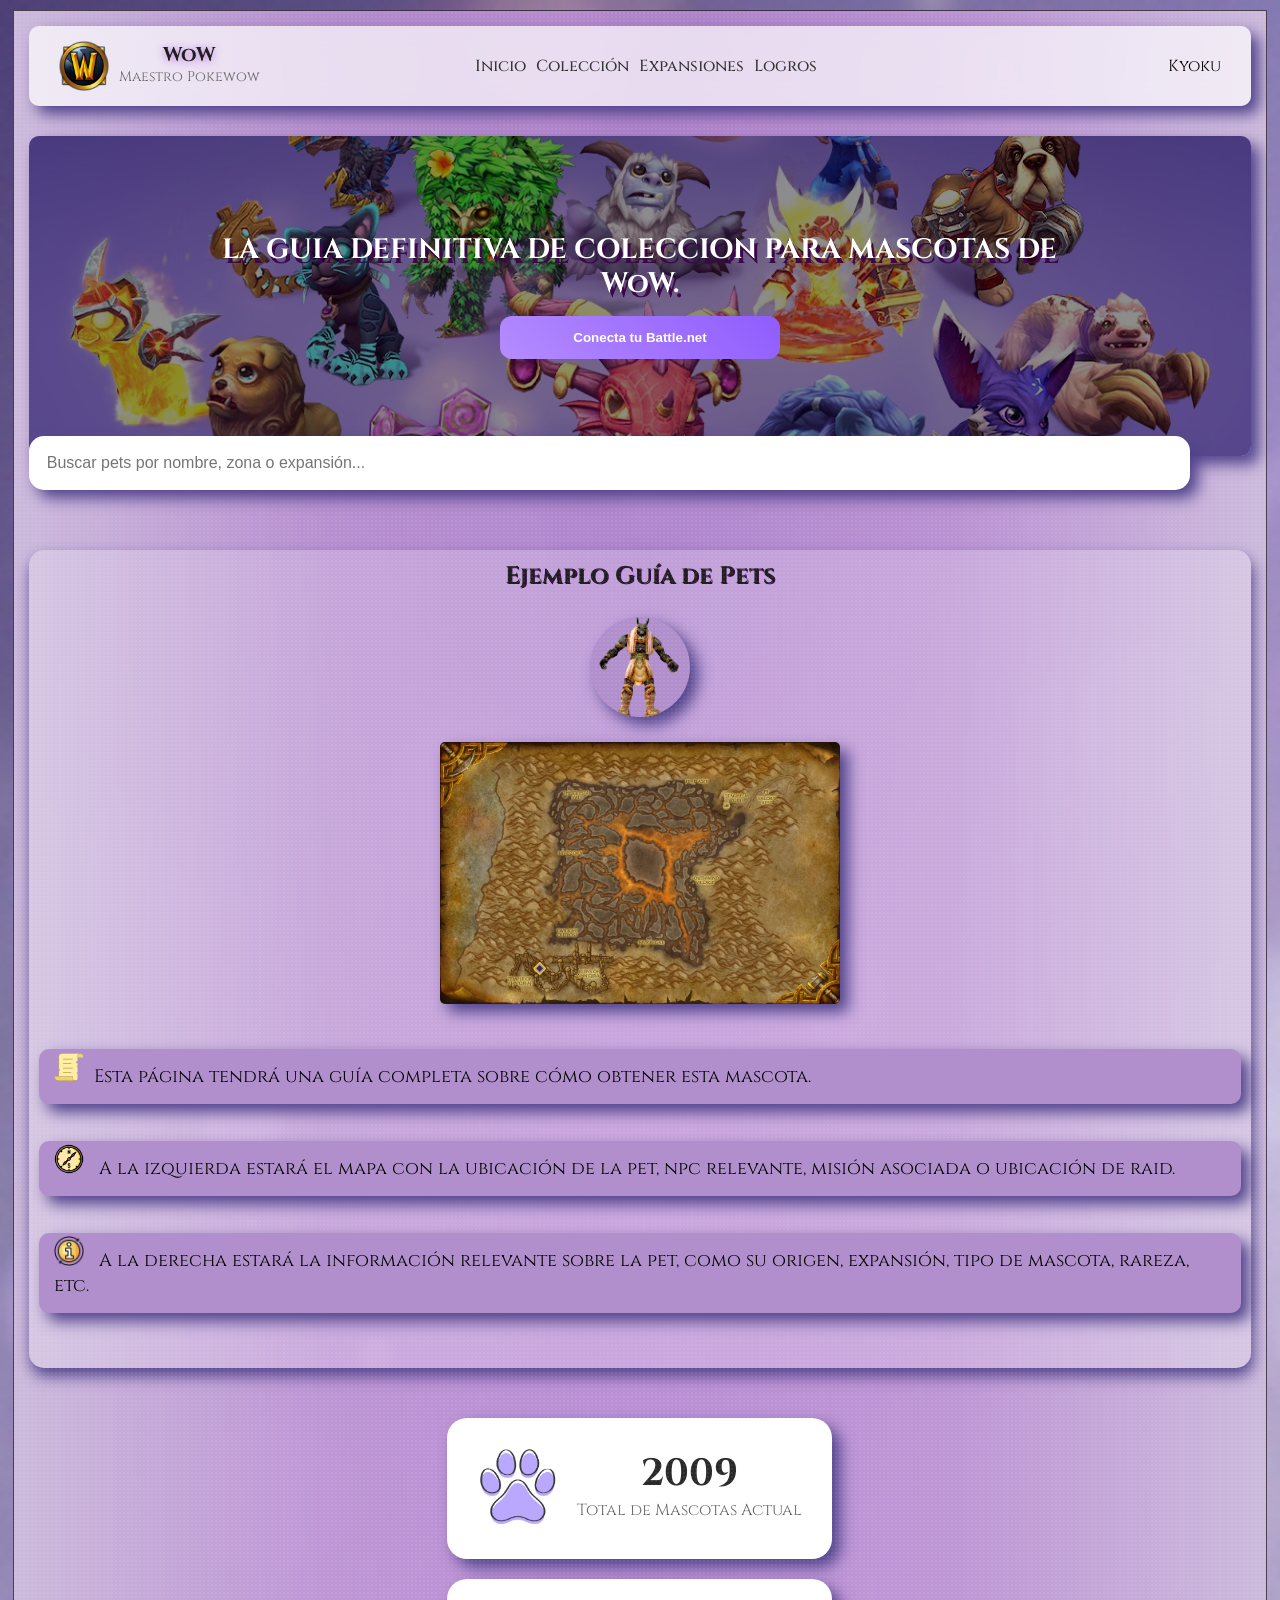
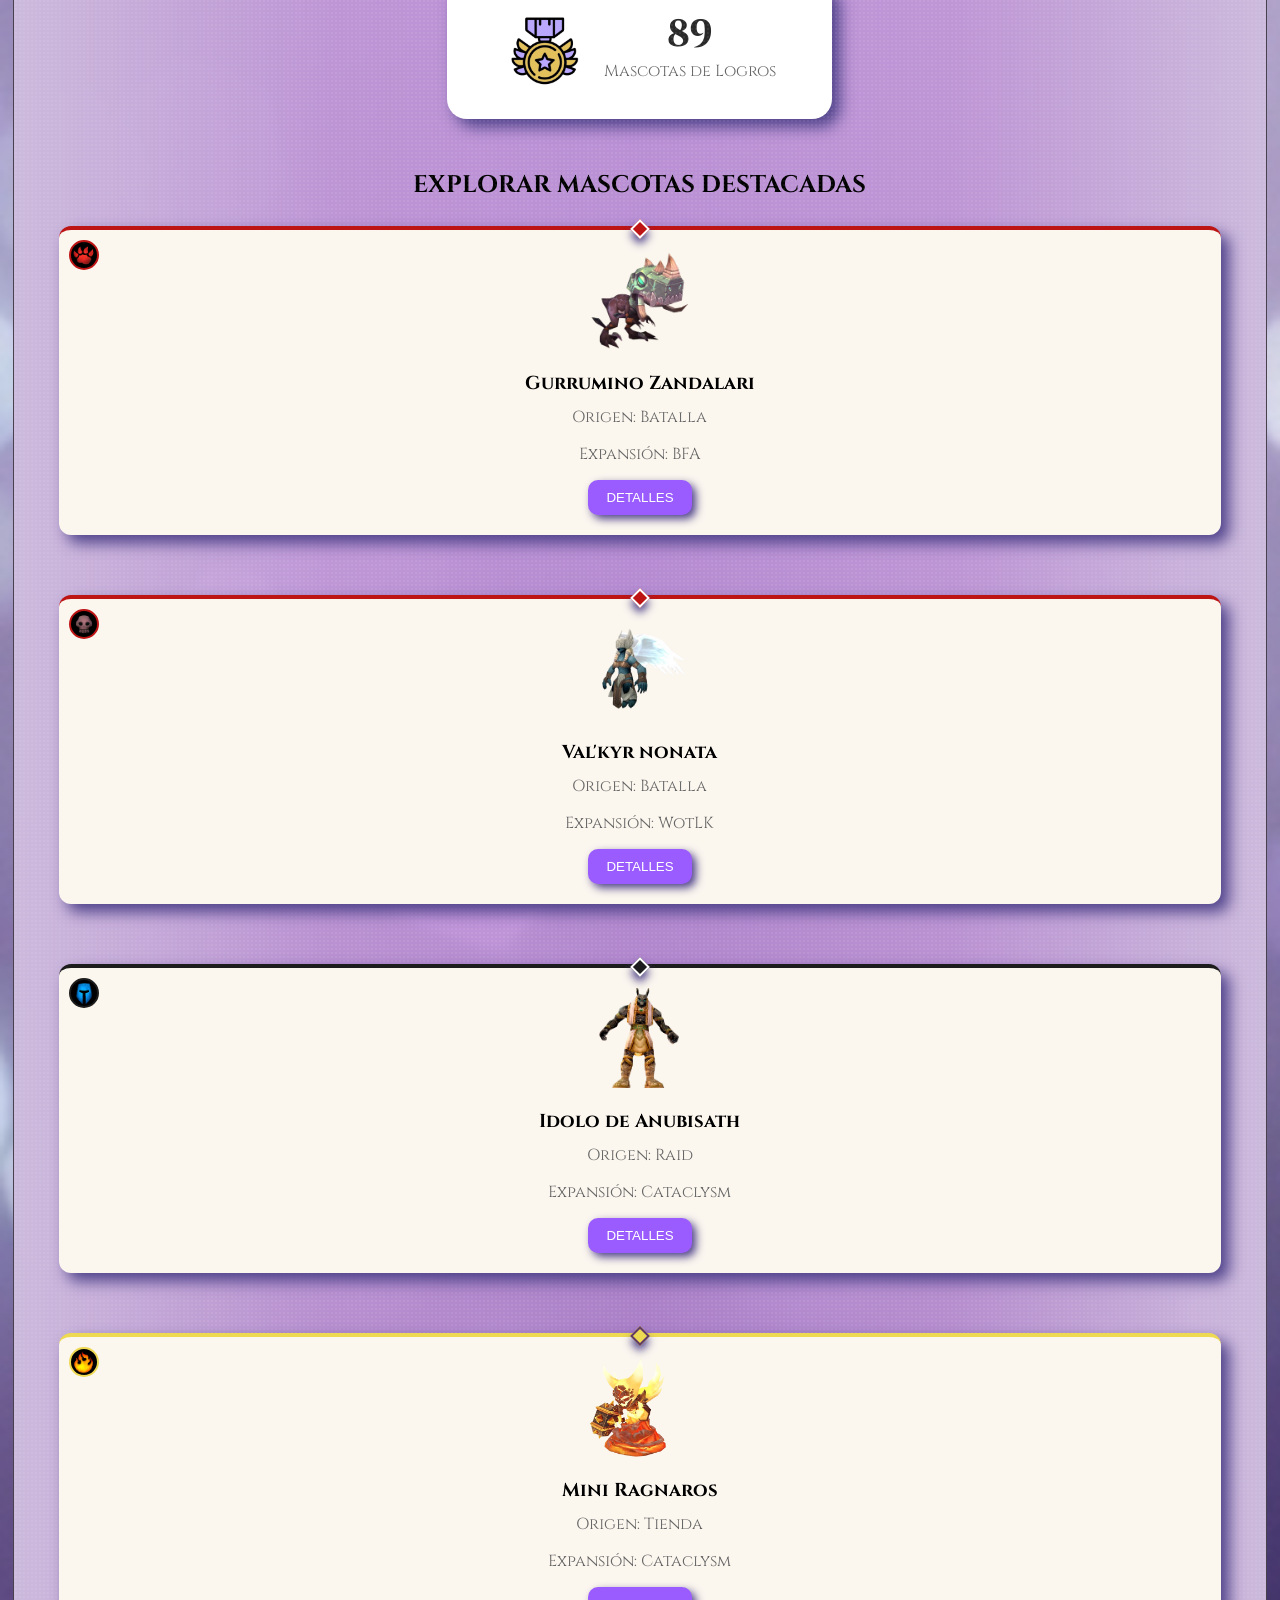
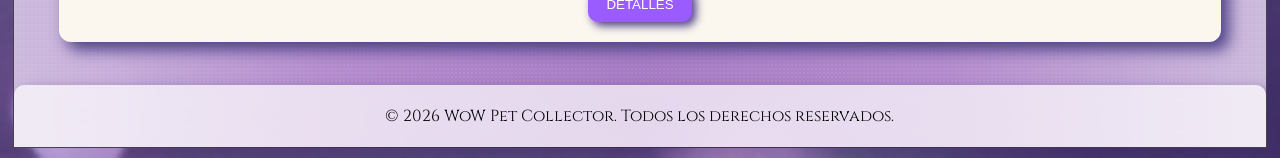
==== commit 3d363edb: "1.2" ====
--- a/index.html
+++ b/index.html
@@ -50,11 +50,11 @@
             </div>
         </div>
         <div class="ejemplo-info">
-          <p>   <img src="img/icons8-rollo-mágico-50.png" alt="Rollo Mágico" >Esta página tendrá una guía completa sobre cómo obtener esta mascota.</p>
+            <p>   <img src="img/icons8-rollo-mágico-50.png" alt="Rollo Mágico" >Esta página tendrá una guía completa sobre cómo obtener esta mascota.</p>
             <br>
             <p><img src="img/icons8-brújula-50.png" alt="Brújula" > A la izquierda estará el mapa con la ubicación de la pet, npc relevante, misión asociada o ubicación de raid.</p>
             <br>
-           <p>  <img src="img/info.png" alt="Info" > A la derecha estará la información relevante sobre la pet, como su origen, expansión, tipo de mascota, rareza, etc.</p>
+            <p>  <img src="img/info.png" alt="Info" > A la derecha estará la información relevante sobre la pet, como su origen, expansión, tipo de mascota, rareza, etc.</p>
         </div>
     </section>
     <section class="stats" id="cartas">
--- a/style.css
+++ b/style.css
@@ -20,8 +20,8 @@
       rgba(187, 137, 214, 0.8) 50%,
        rgba(191, 148, 214, 0.9) 75%,
         rgba(204, 186, 220, 1) 100%);
-    width: 90%;
-    margin: 45px;
+    width: min(1400px, 95%);
+    margin: 20px auto;
     justify-self: center;
     padding: 20px;
     border: 1px solid rgba(0, 0, 0, 0.644);
@@ -229,7 +229,7 @@
     max-height: 100%;
     max-width: 100%;
     aspect-ratio: 550 / 360;
-    background-image: url(/img/silithus.png);
+    background-image: url("img/silithus.png");
     background-repeat: no-repeat;
     background-position: center;
     background-size: 100% 100%;
@@ -497,32 +497,328 @@
     left: 0;
 }
 
-/* ACOMODA LA PÁGINA */
-
-@media(max-width: 1000px){
-
-    .pet-grid{
-        grid-template-columns: repeat(2,1fr);
-    }
-
-    .stats{
-        grid-template-columns: 1fr;
+/* RESPUESTA DINAMICA PARA DISPOSITIVOS DISTINTOS */
+
+@media (max-width: 1366px){
+
+    .contenedor-principal{
+        width: 98%;
+        margin: 10px auto;
+        padding: 15px;
+    }
+
+    .navbar{
+        gap: 15px;
+        text-align: center;
     }
 
     nav{
-        display: none;
-    }
-
-}
-
-@media(max-width: 700px){
+        flex-wrap: wrap;
+        justify-content: center;
+        gap: 10px;
+    }
+
+    .profile{
+        border-left: none;
+        padding-left: 0;
+    }
+
+    .hero{
+        height: 320px;
+    }
+
+    .hero-content{
+        padding: 0 15px;
+    }
 
     .hero-content h1{
         font-size: 28px;
+        line-height: 1.2;
+    }
+
+    .hero-content button{
+        width: 100%;
+        max-width: 280px;
+    }
+
+    .search-section{
+        width: 95%;
+        margin-top: -20px;
+    }
+
+    .grid{
+        grid-template-columns: 1fr;
+        gap: 20px;
+    }
+
+    .card{
+        text-align: center;
+        justify-content: center;
     }
 
     .pet-grid{
         grid-template-columns: 1fr;
     }
 
+    .pets h2{
+        text-align: center;
+    }
+
+    .ejemplo{
+        grid-template-columns: 1fr;
+        gap: 25px;
+    }
+    
+    .ejemplo-info{
+        width: 100%;
+        max-width: 100%;
+        z-index: auto;
+        margin-top: 20px;
+    }
+
+    .ejemplo h2{
+        font-size: 24px;
+    }
+
+    .ejemplo-info p{
+        margin-right: 0;
+        margin-bottom: 15px;
+    }
+
+    .ejemplo-anubisath{
+        justify-content: center;
+        margin: 0;
+    }
+
+    .anubisath-imagen{
+        margin-left: 0;
+    }
+}
+
+@media (max-width: 1024px){
+
+    .contenedor-principal{
+        width: 95%;
+        margin: 20px auto;
+    }
+
+    .navbar{
+        padding: 15px 20px;
+    }
+
+    nav{
+        gap: 15px;
+        transform: none;
+    }
+
+    .hero-content h1{
+        font-size: 36px;
+    }
+
+    .search-section{
+        width: 80%;
+    }
+
+    .ejemplo{
+        grid-template-columns: 1fr;
+        gap: 30px;
+        text-align: center;
+    }
+
+    .ejemplo-anubisath{
+        justify-content: center;
+        margin: 0 0 20px 0;
+    }
+
+    .ejemplo-info{
+        justify-self: center;
+        width: 100%;
+    }
+
+    .ejemplo-info p{
+        margin-right: 0;
+    }
+
+    .contenedor-mapa{
+        width: 100%;
+        max-width: 550px;
+        margin: 0 auto;
+    }
+
+    .grid{
+        grid-template-columns: repeat(2, minmax(250px, 350px));
+        gap: 30px;
+    }
+
+    .pet-grid{
+        grid-template-columns: repeat(2, 1fr);
+    }
+}
+
+@media (max-width: 768px){
+
+    .contenedor-principal{
+        width: 98%;
+        margin: 10px auto;
+        padding: 15px;
+    }
+
+    .navbar{
+        flex-direction: column;
+        gap: 15px;
+        text-align: center;
+    }
+
+    nav{
+        flex-wrap: wrap;
+        justify-content: center;
+        gap: 10px;
+    }
+
+    .profile{
+        border-left: none;
+        padding-left: 0;
+    }
+
+    .hero{
+        height: 320px;
+    }
+
+    .hero-content{
+        padding: 0 15px;
+    }
+
+    .hero-content h1{
+        font-size: 28px;
+        line-height: 1.2;
+    }
+
+    .hero-content button{
+        width: 100%;
+        max-width: 280px;
+    }
+
+    .search-section{
+        width: 95%;
+        margin-top: -20px;
+    }
+
+    .grid{
+        grid-template-columns: 1fr;
+        gap: 20px;
+    }
+
+    .card{
+        text-align: center;
+        justify-content: center;
+    }
+
+    .pet-grid{
+        grid-template-columns: 1fr;
+    }
+
+    .pets h2{
+        text-align: center;
+    }
+
+    .ejemplo{
+        grid-template-columns: 1fr;
+        gap: 25px;
+    }
+    
+    .ejemplo-info{
+        width: 100%;
+        max-width: 100%;
+        z-index: auto;
+        margin-top: 20px;
+    }
+
+    .ejemplo h2{
+        font-size: 24px;
+    }
+
+    .ejemplo-info p{
+        margin-right: 0;
+        margin-bottom: 15px;
+    }
+
+    .ejemplo-anubisath{
+        justify-content: center;
+        margin: 0;
+    }
+
+    .anubisath-imagen{
+        margin-left: 0;
+    }
+}
+
+@media (max-width: 480px){
+
+    .logo img{
+        width: 40px;
+    }
+
+    .logo h1{
+        font-size: 18px;
+    }
+
+    .logo span{
+        font-size: 12px;
+    }
+
+    .hero{
+        height: 260px;
+    }
+
+    .hero-content h1{
+        font-size: 22px;
+    }
+
+    .hero-content button{
+        padding: 12px 20px;
+        font-size: 14px;
+    }
+
+    .search-section input{
+        padding: 14px;
+        font-size: 14px;
+    }
+
+    .card{
+        padding: 20px;
+    }
+
+    .card h2{
+        font-size: 30px;
+    }
+
+    .patita-carta{
+        width: 60px;
+    }
+
+    .pet-card{
+        padding: 15px;
+    }
+
+    .pet-card-image{
+        width: 80px;
+        height: 80px;
+    }
+
+    .pet-card h3{
+        font-size: 18px;
+    }
+
+    .ejemplo-info p{
+        font-size: 15px;
+        padding: 12px;
+    }
+
+    .ejemplo-info img{
+        width: 24px;
+    }
+
+    .contenedor-mapa{
+        width: 100%;
+    }
 }
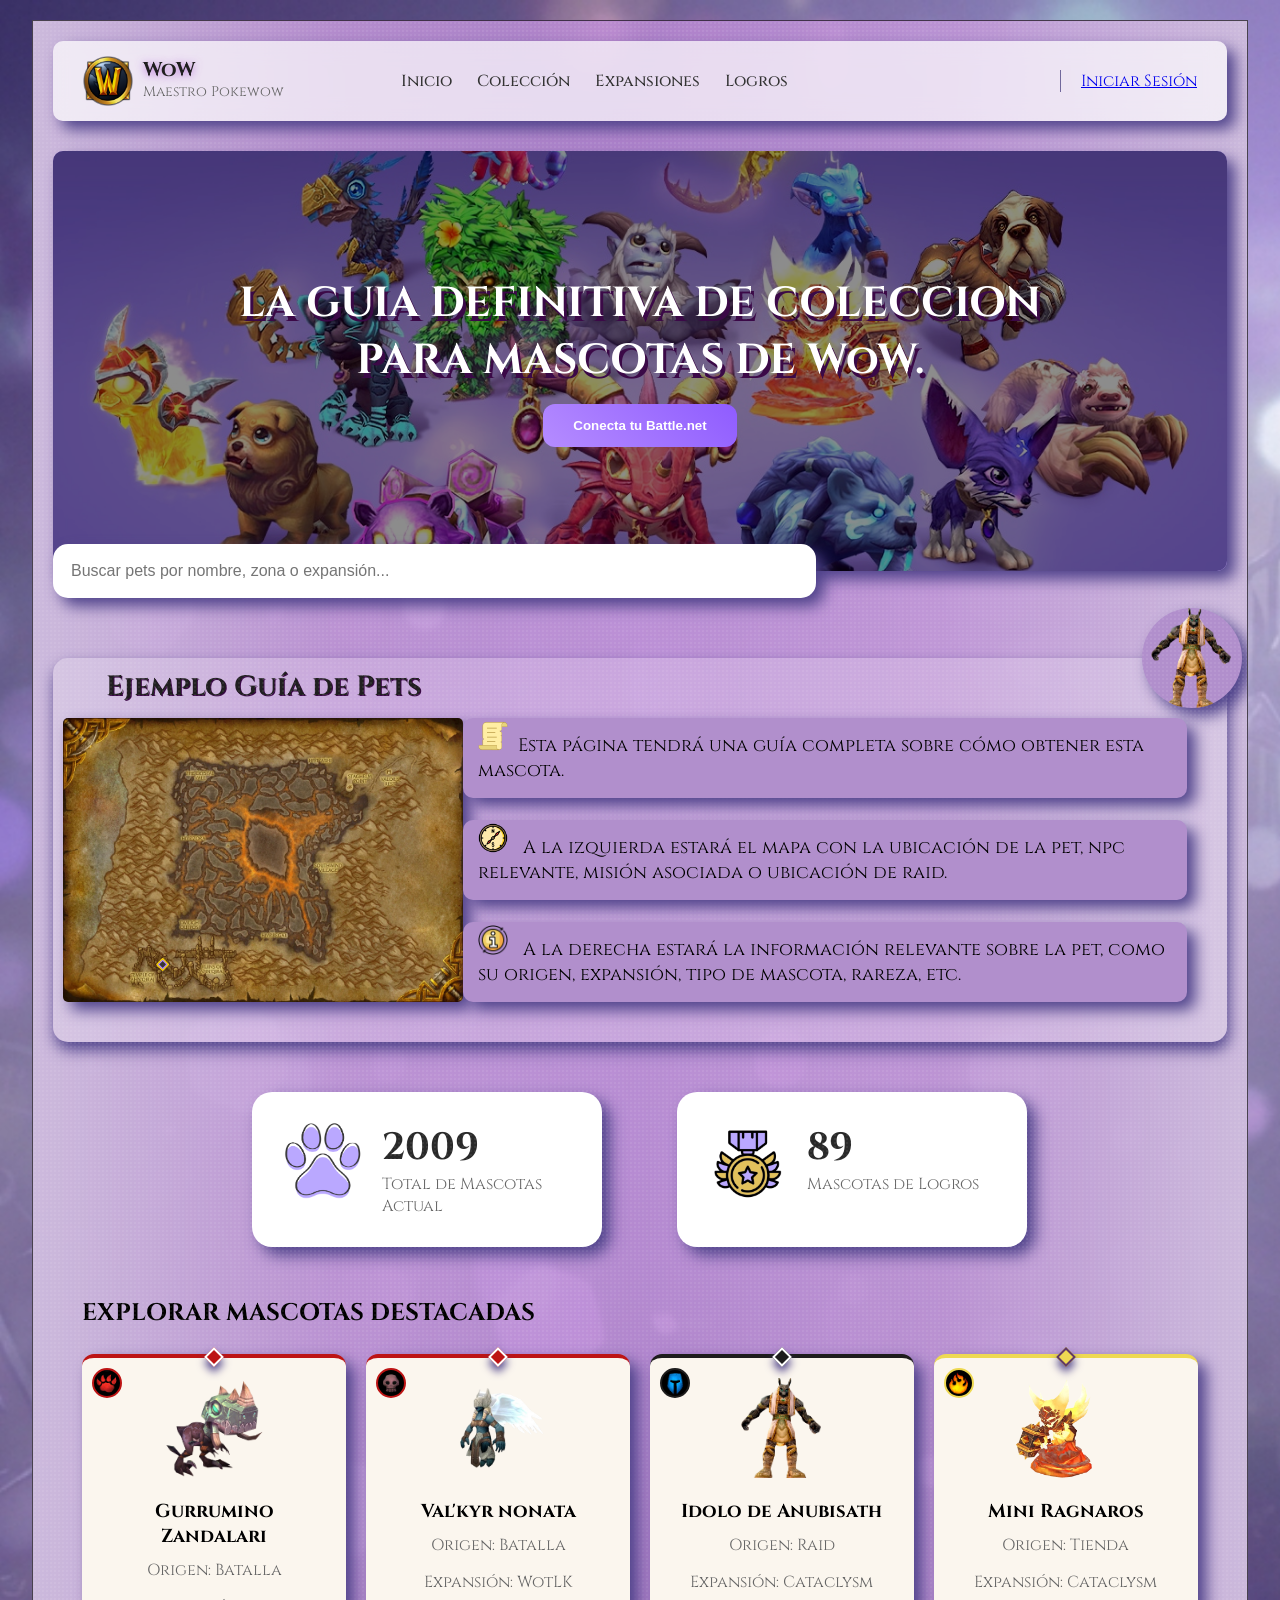
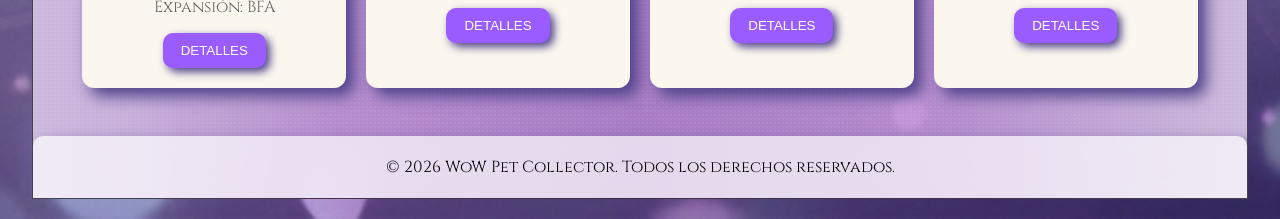
==== commit 60261f53: "java" ====
--- a/index.html
+++ b/index.html
@@ -25,7 +25,7 @@
                 <a href="#">Logros</a>
             </nav>
             <div class="profile">
-                <span>Kyoku</span>
+                <span><a href="login.html">Iniciar Sesión</a></span>
             </div>
         </header>
         <div class="nav-border"></div>
--- a/style.css
+++ b/style.css
@@ -499,7 +499,67 @@
 
 /* RESPUESTA DINAMICA PARA DISPOSITIVOS DISTINTOS */
 
-@media (max-width: 1366px){
+@media (max-width: 1024px){
+
+    .contenedor-principal{
+        width: 95%;
+        margin: 20px auto;
+    }
+
+    .navbar{
+        padding: 15px 20px;
+    }
+
+    nav{
+        gap: 15px;
+        transform: none;
+    }
+
+    .hero-content h1{
+        font-size: 36px;
+    }
+
+    .search-section{
+        width: 80%;
+    }
+
+    .ejemplo{
+        grid-template-columns: 1fr;
+        gap: 30px;
+        text-align: center;
+    }
+
+    .ejemplo-anubisath{
+        justify-content: center;
+        margin: 0 0 20px 0;
+    }
+
+    .ejemplo-info{
+        justify-self: center;
+        width: 100%;
+    }
+
+    .ejemplo-info p{
+        margin-right: 0;
+    }
+
+    .contenedor-mapa{
+        width: 100%;
+        max-width: 550px;
+        margin: 0 auto;
+    }
+
+    .grid{
+        grid-template-columns: repeat(2, minmax(250px, 350px));
+        gap: 30px;
+    }
+
+    .pet-grid{
+        grid-template-columns: repeat(2, 1fr);
+    }
+}
+
+@media (max-width: 768px){
 
     .contenedor-principal{
         width: 98%;
@@ -508,6 +568,7 @@
     }
 
     .navbar{
+        flex-direction: column;
         gap: 15px;
         text-align: center;
     }
@@ -564,187 +625,12 @@
         text-align: center;
     }
 
-    .ejemplo{
-        grid-template-columns: 1fr;
-        gap: 25px;
-    }
-    
-    .ejemplo-info{
-        width: 100%;
-        max-width: 100%;
-        z-index: auto;
-        margin-top: 20px;
-    }
-
     .ejemplo h2{
         font-size: 24px;
     }
 
     .ejemplo-info p{
-        margin-right: 0;
-        margin-bottom: 15px;
-    }
-
-    .ejemplo-anubisath{
-        justify-content: center;
-        margin: 0;
-    }
-
-    .anubisath-imagen{
-        margin-left: 0;
-    }
-}
-
-@media (max-width: 1024px){
-
-    .contenedor-principal{
-        width: 95%;
-        margin: 20px auto;
-    }
-
-    .navbar{
-        padding: 15px 20px;
-    }
-
-    nav{
-        gap: 15px;
-        transform: none;
-    }
-
-    .hero-content h1{
-        font-size: 36px;
-    }
-
-    .search-section{
-        width: 80%;
-    }
-
-    .ejemplo{
-        grid-template-columns: 1fr;
-        gap: 30px;
-        text-align: center;
-    }
-
-    .ejemplo-anubisath{
-        justify-content: center;
-        margin: 0 0 20px 0;
-    }
-
-    .ejemplo-info{
-        justify-self: center;
-        width: 100%;
-    }
-
-    .ejemplo-info p{
-        margin-right: 0;
-    }
-
-    .contenedor-mapa{
-        width: 100%;
-        max-width: 550px;
-        margin: 0 auto;
-    }
-
-    .grid{
-        grid-template-columns: repeat(2, minmax(250px, 350px));
-        gap: 30px;
-    }
-
-    .pet-grid{
-        grid-template-columns: repeat(2, 1fr);
-    }
-}
-
-@media (max-width: 768px){
-
-    .contenedor-principal{
-        width: 98%;
-        margin: 10px auto;
-        padding: 15px;
-    }
-
-    .navbar{
-        flex-direction: column;
-        gap: 15px;
-        text-align: center;
-    }
-
-    nav{
-        flex-wrap: wrap;
-        justify-content: center;
-        gap: 10px;
-    }
-
-    .profile{
-        border-left: none;
-        padding-left: 0;
-    }
-
-    .hero{
-        height: 320px;
-    }
-
-    .hero-content{
-        padding: 0 15px;
-    }
-
-    .hero-content h1{
-        font-size: 28px;
-        line-height: 1.2;
-    }
-
-    .hero-content button{
-        width: 100%;
-        max-width: 280px;
-    }
-
-    .search-section{
-        width: 95%;
-        margin-top: -20px;
-    }
-
-    .grid{
-        grid-template-columns: 1fr;
-        gap: 20px;
-    }
-
-    .card{
-        text-align: center;
-        justify-content: center;
-    }
-
-    .pet-grid{
-        grid-template-columns: 1fr;
-    }
-
-    .pets h2{
-        text-align: center;
-    }
-
-    .ejemplo{
-        grid-template-columns: 1fr;
-        gap: 25px;
-    }
-    
-    .ejemplo-info{
-        width: 100%;
-        max-width: 100%;
-        z-index: auto;
-        margin-top: 20px;
-    }
-
-    .ejemplo h2{
-        font-size: 24px;
-    }
-
-    .ejemplo-info p{
-        margin-right: 0;
-        margin-bottom: 15px;
-    }
-
-    .ejemplo-anubisath{
-        justify-content: center;
-        margin: 0;
+        font-size: 16px;
     }
 
     .anubisath-imagen{
